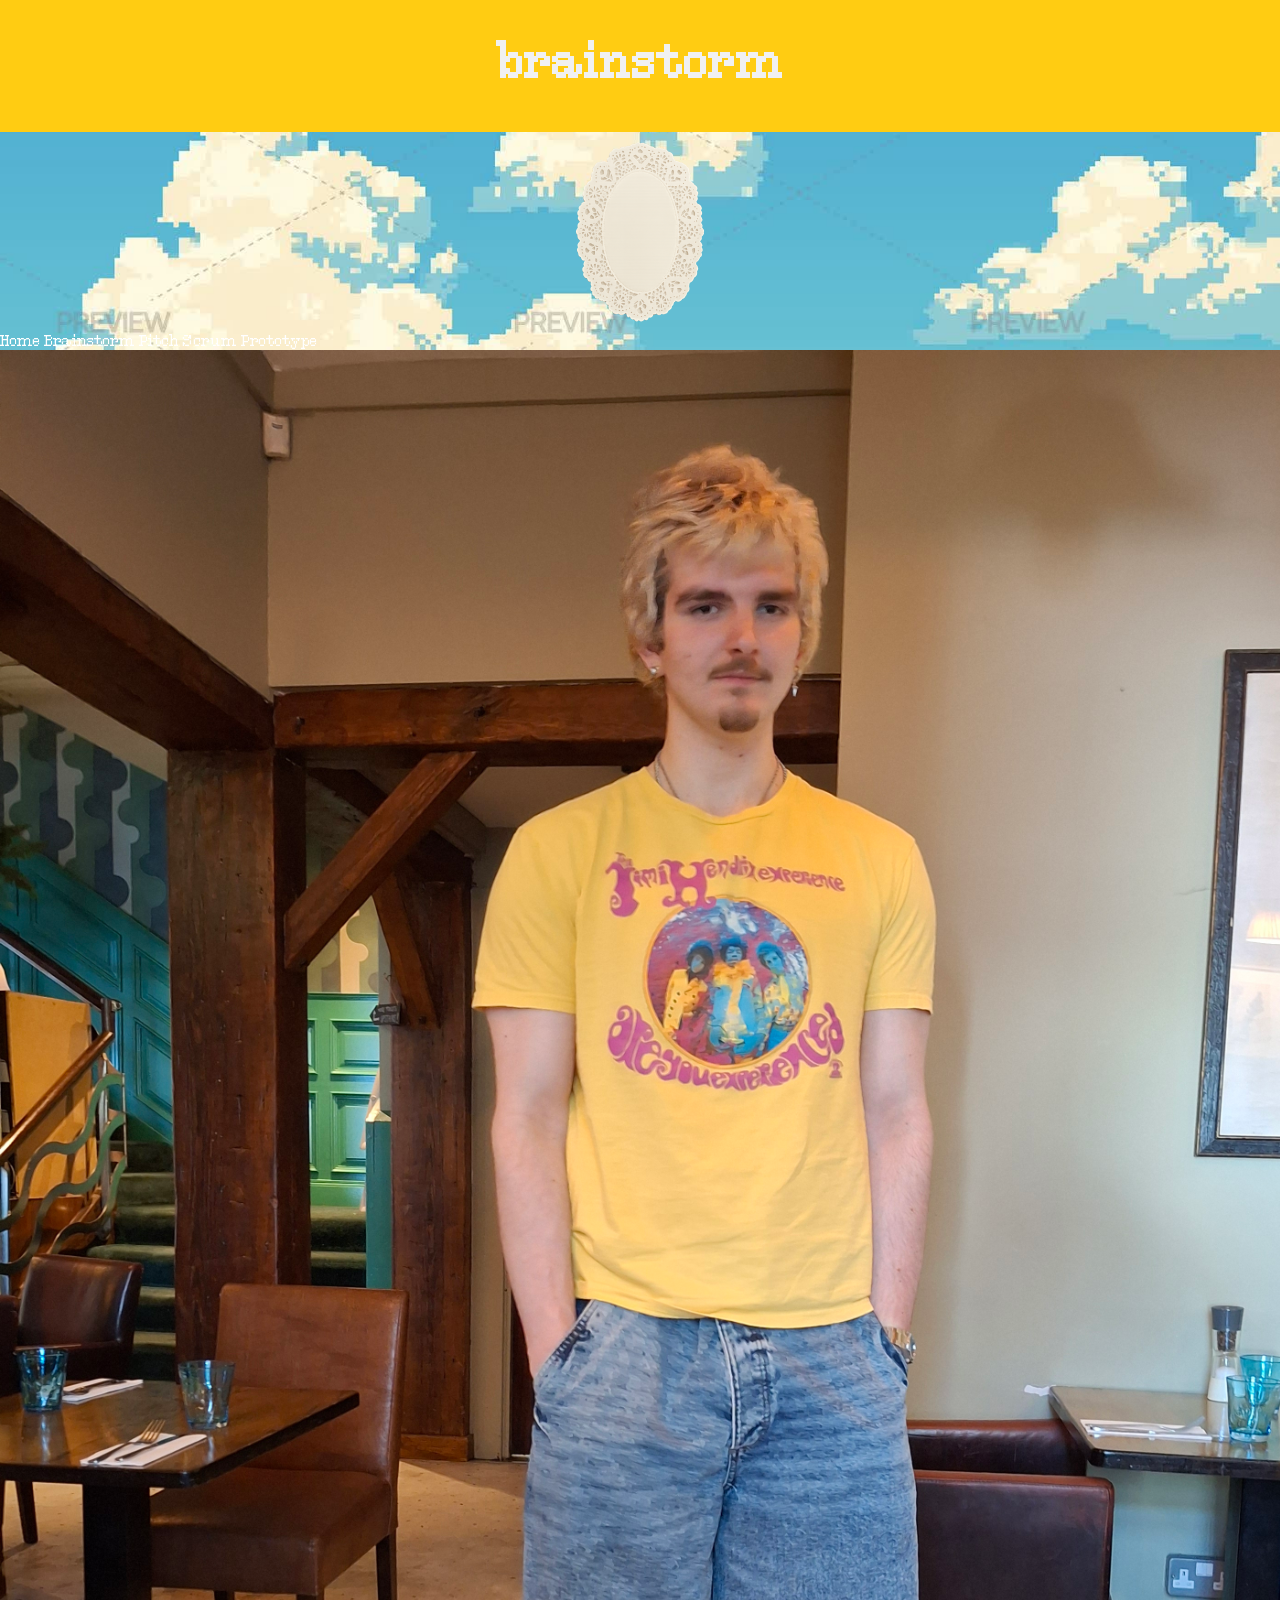
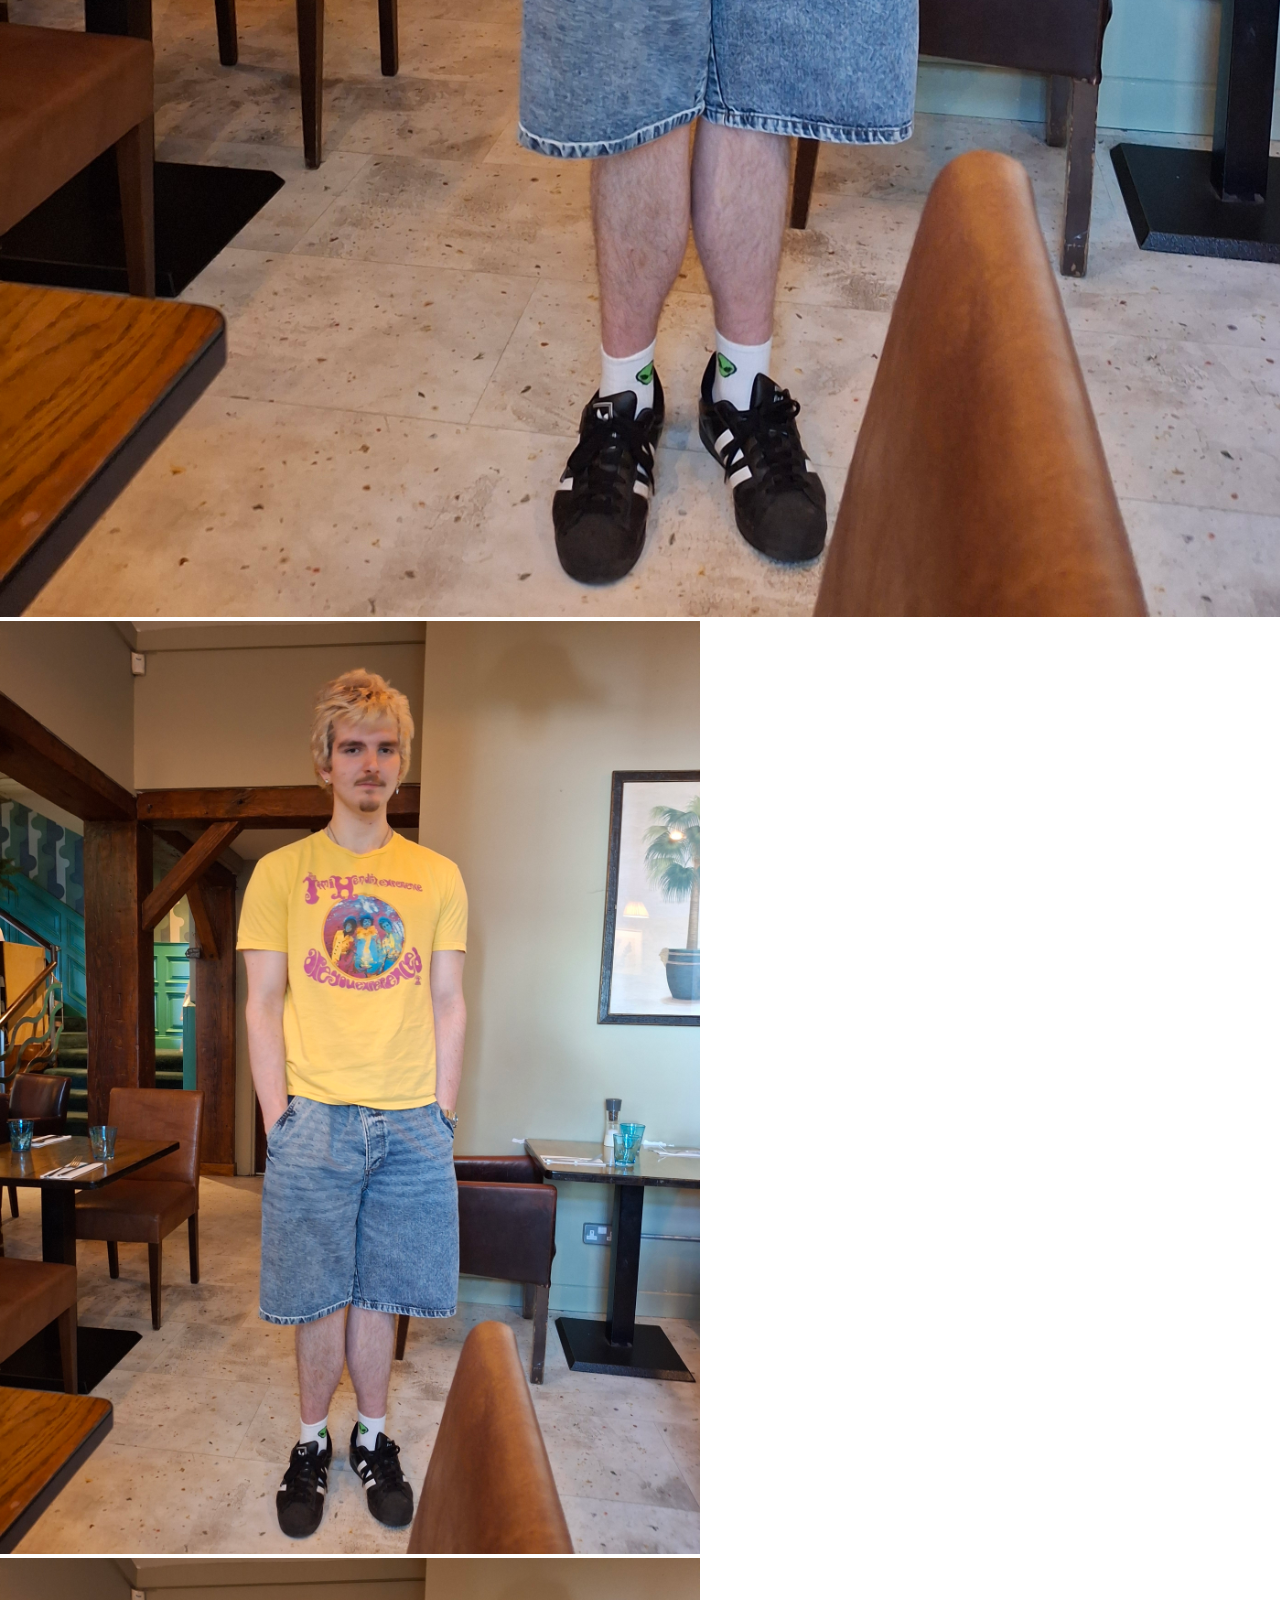
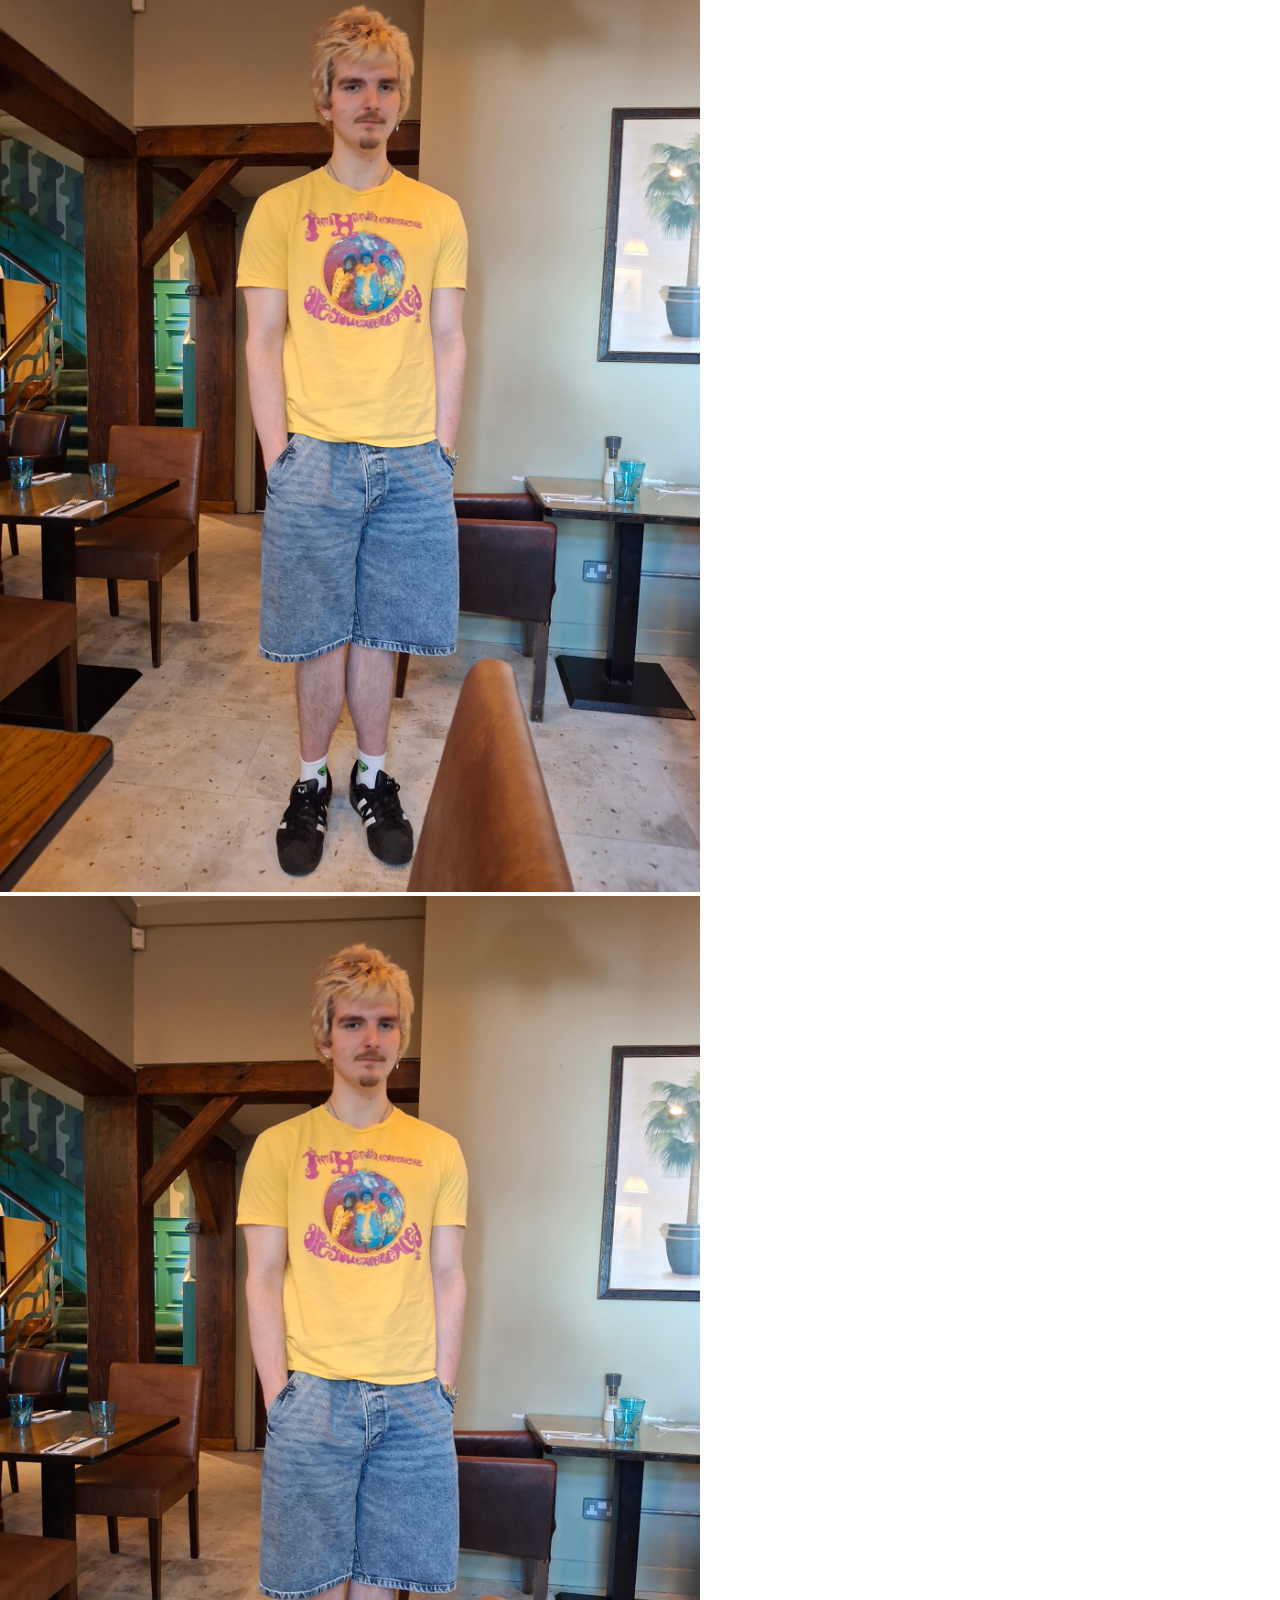
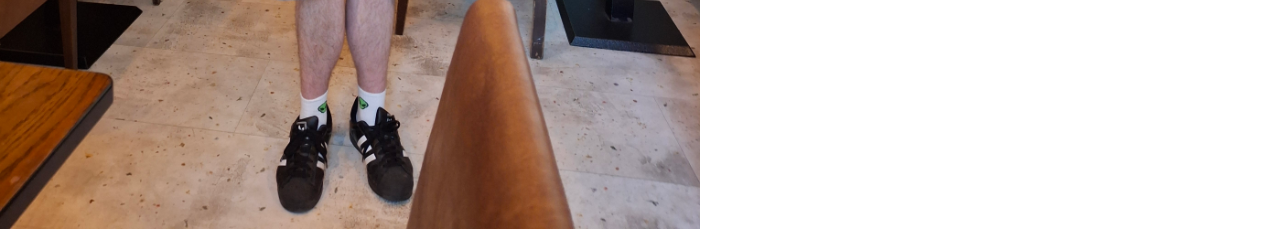
==== brainstorm.html @ a3458ae0 "first push" ====
<!DOCTYPE html>
<html lang="en">
<head>
    <meta charset="UTF-8">
    <meta name="viewport" content="width=device-width, initial-scale=1.0">
    <link rel ="stylesheet" href="css/style.css">
    <div class="header">
        <h1>brainstorm</h1>
    </div>
</head>
<body>

    <div class="sidenav">
        <div class="navimg">
            <img src="images/navpic.jpg" alt="navpic" width="200px" height="200px">
        </div>
        <a id="linkbox" href="index.html">Home</a>
        <a id="linkbox" href="brainstorm.html">Brainstorm</a>
        <a id="linkbox" href="pitch.html">Pitch</a>
        <a id="linkbox" href="scrum.html">Scrum</a>
        <a id="linkbox" href="prototype.html">Prototype</a>
    </div>

    <main>
        <img src="../images/eep.jpg" alt="ew" width="1400px">
        <img src="../images/eep.jpg" alt="ew" width="700px">
        <img src="../images/eep.jpg" alt="ew" width="700px">
        <img src="../images/eep.jpg" alt="ew" width="700px">
    </main>

<footer>

</footer>

</body>
</html>
---- css/style.css ----
html, body {
  margin: 0;
  padding: 0;
}

@font-face {
  font-family: 'Reindeer Modern';
  src: url('../fonts/reindeer-modern.ttf') format('truetype');
}

body {
    background-image: url(../images/poop.jpg);
    background-repeat: no-repeat;
    background-size: cover;
    background-attachment: fixed;
    height: 531px;
    display: flex;
    flex-direction: column;
    flex-grow: 1;
}

dl#menu {
  display: flex;
  justify-content: space-evenly;
  align-items: center;
  margin-left: 300px;
  margin-right: 300px;
  padding: 15px;
  background-color:rgb(255, 136, 0);
}

dt{
    display: block;
    justify-content: space-around;
    align-items:center;
    font-size: 40px;
    padding: 20px;
    text-decoration: none;
}

a:link {
  color: #ffffff;
  font-family: 'Reindeer Modern';
  text-align: center;
  text-decoration: none;
}

a:visited {
  color: #ffffff;
  font-family: 'Reindeer Modern';
  text-align: center;
  text-decoration: none;
}

a:hover {
  color: #ffffff;
  font-family: 'Reindeer Modern';
  text-align: center;
  text-decoration: none;
}

a:active {
  color: #ffebc5;
  font-family: 'Reindeer Modern';
  text-align: center;
  text-decoration: none;
  font-weight: bold;
  background-color: #ffcc12;
}

.header {
  position: sticky;
  top: 0;
  padding: 10px 16px;
  background: #ffcc12;
  color: #f1f1f1;
  z-index: 1;
  font-family: 'Reindeer Modern';
}

h1 {
  font-size: xxx-large;
  display: flex;
  justify-content: center;
}

.navimg {
  display: flex;
  justify-content: center;
}
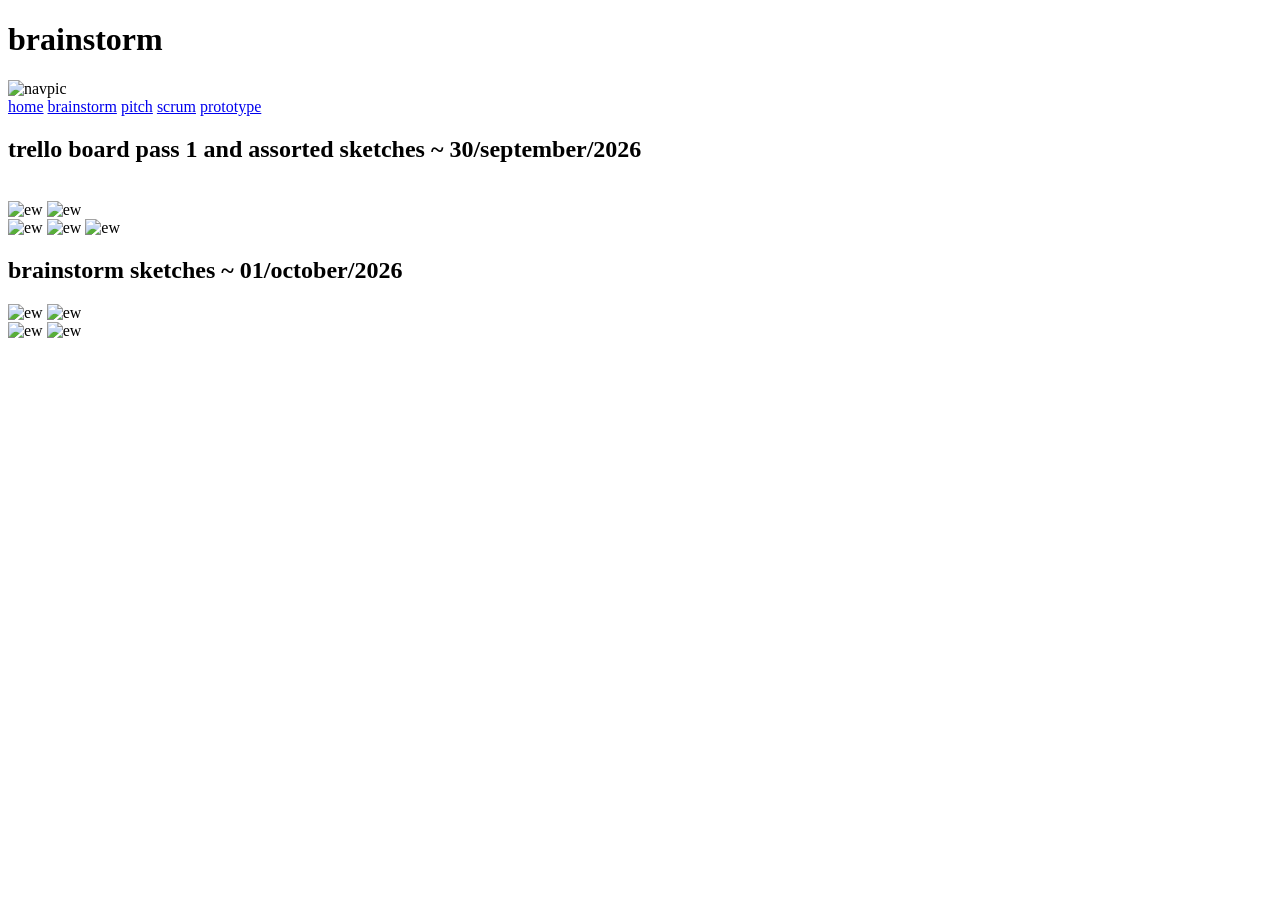
==== commit b4afc684: "First Website Commit" ====
--- a/brainstorm.html
+++ b/brainstorm.html
@@ -12,20 +12,41 @@
 
     <div class="sidenav">
         <div class="navimg">
-            <img src="images/navpic.jpg" alt="navpic" width="200px" height="200px">
+            <img src="images/lace.png" alt="navpic" width="275px">
         </div>
-        <a id="linkbox" href="index.html">Home</a>
-        <a id="linkbox" href="brainstorm.html">Brainstorm</a>
-        <a id="linkbox" href="pitch.html">Pitch</a>
-        <a id="linkbox" href="scrum.html">Scrum</a>
-        <a id="linkbox" href="prototype.html">Prototype</a>
+        <a id="linkbox" href="index.html">home</a>
+        <a id="linkbox" href="brainstorm.html">brainstorm</a>
+        <a id="linkbox" href="pitch.html">pitch</a>
+        <a id="linkbox" href="scrum.html">scrum</a>
+        <a id="linkbox" href="prototype.html">prototype</a>
     </div>
 
     <main>
-        <img src="../images/eep.jpg" alt="ew" width="1400px">
-        <img src="../images/eep.jpg" alt="ew" width="700px">
-        <img src="../images/eep.jpg" alt="ew" width="700px">
-        <img src="../images/eep.jpg" alt="ew" width="700px">
+        <h2>trello board pass 1 and assorted sketches ~ 30/september/2026</h2><br>
+        <div id="images">
+            <div class="smallerimages">
+                <img src="../images/trello.png" alt="ew" width="1500px"> 
+                <img src="../images/brainstormpage1.jpg" alt="ew" width="1500px">
+            </div>
+            <div class="smallerimages">
+                <img src="../images/jlinsketch1.jpg" alt="ew" width="730px">
+                <img src="../images/jlinsketch2.jpg" alt="ew" width="730px">
+                <img src="../images/timersketch.jpg" alt="ew" width="730px">
+            </div>
+        </div>
+
+        <h2>brainstorm sketches ~ 01/october/2026</h2>
+        <div id="images">
+            <div class="smallerimages">
+                <img src="../images/neighbour2.jpg" alt="ew" width="1520px"> 
+                <img src="../images/neighbour1.jpg" alt="ew" width="730px">
+
+            </div>
+            <div class="smallerimages">
+                <img src="../images/lilvampire.jpg" alt="ew" width="730px">
+                <img src="../images/jlinsketch3.jpg" alt="ew" width="730px">
+            </div>
+        </div>
     </main>
 
 <footer>
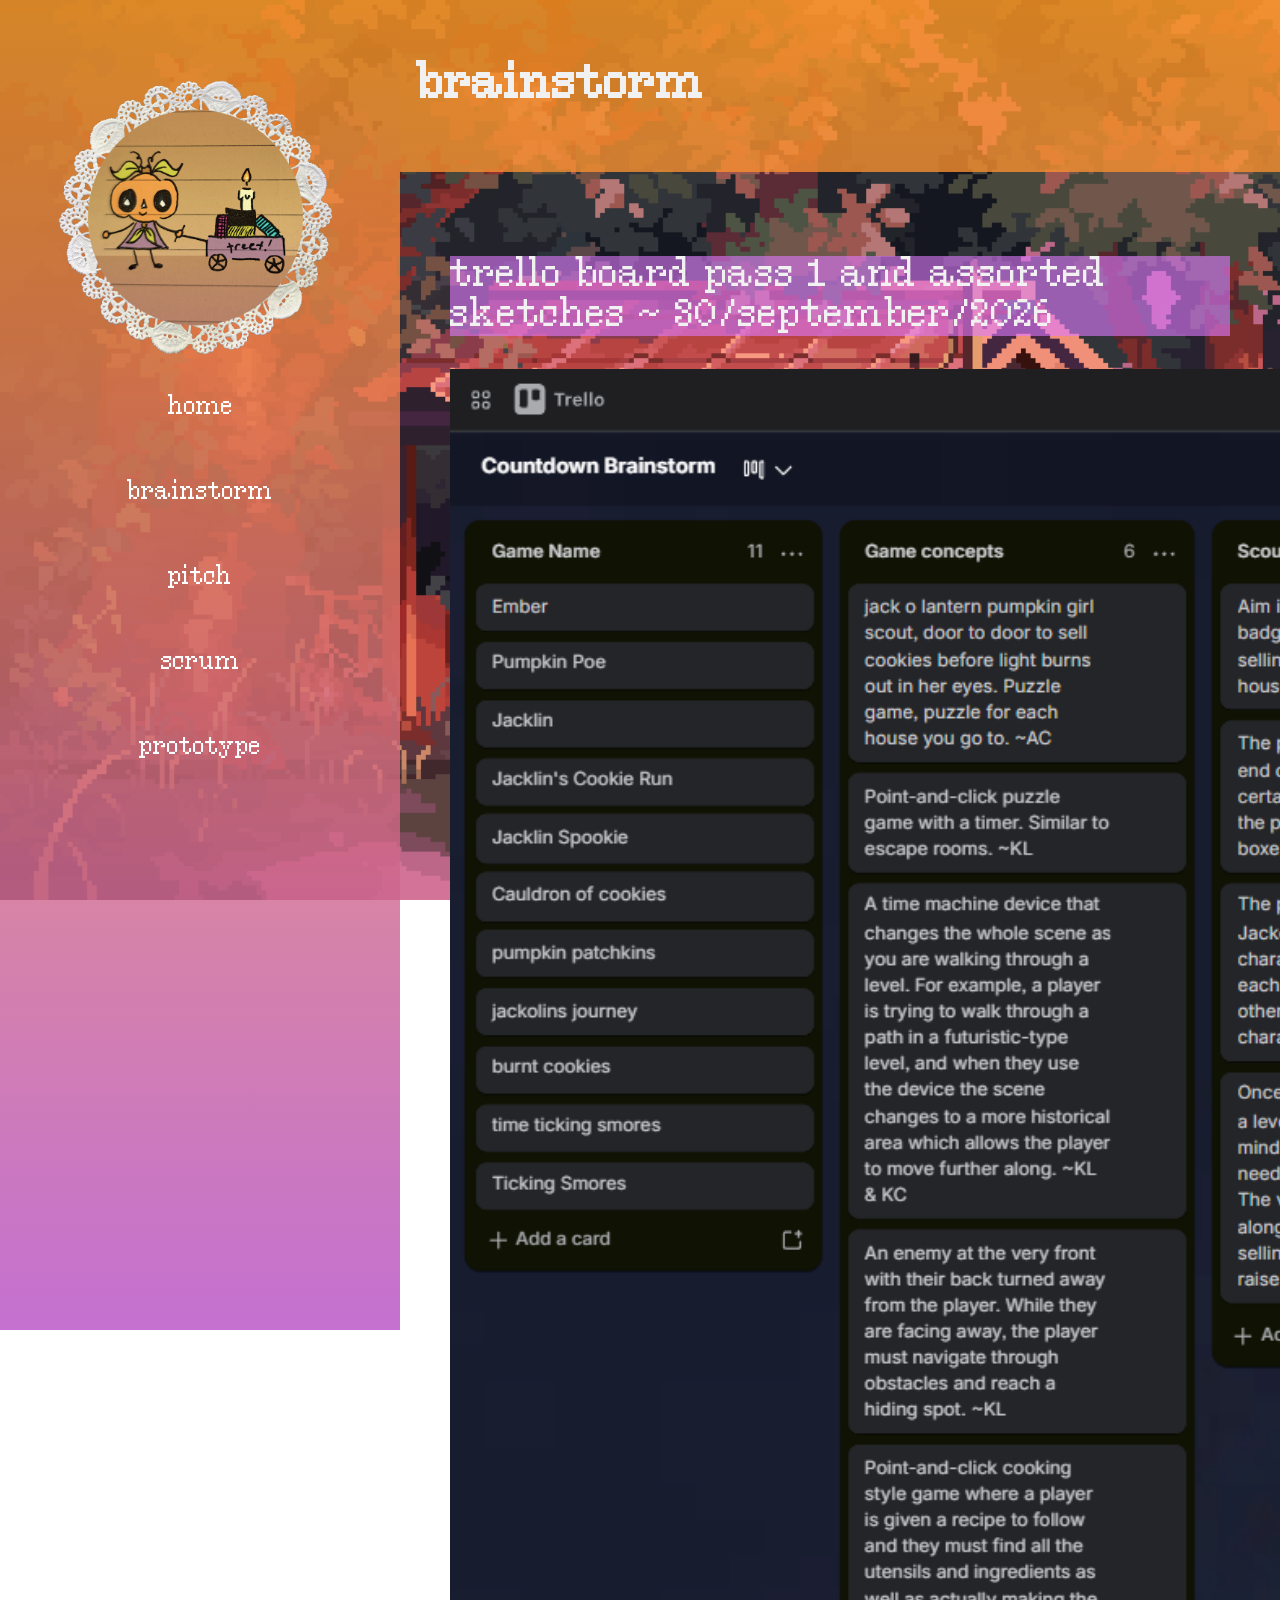
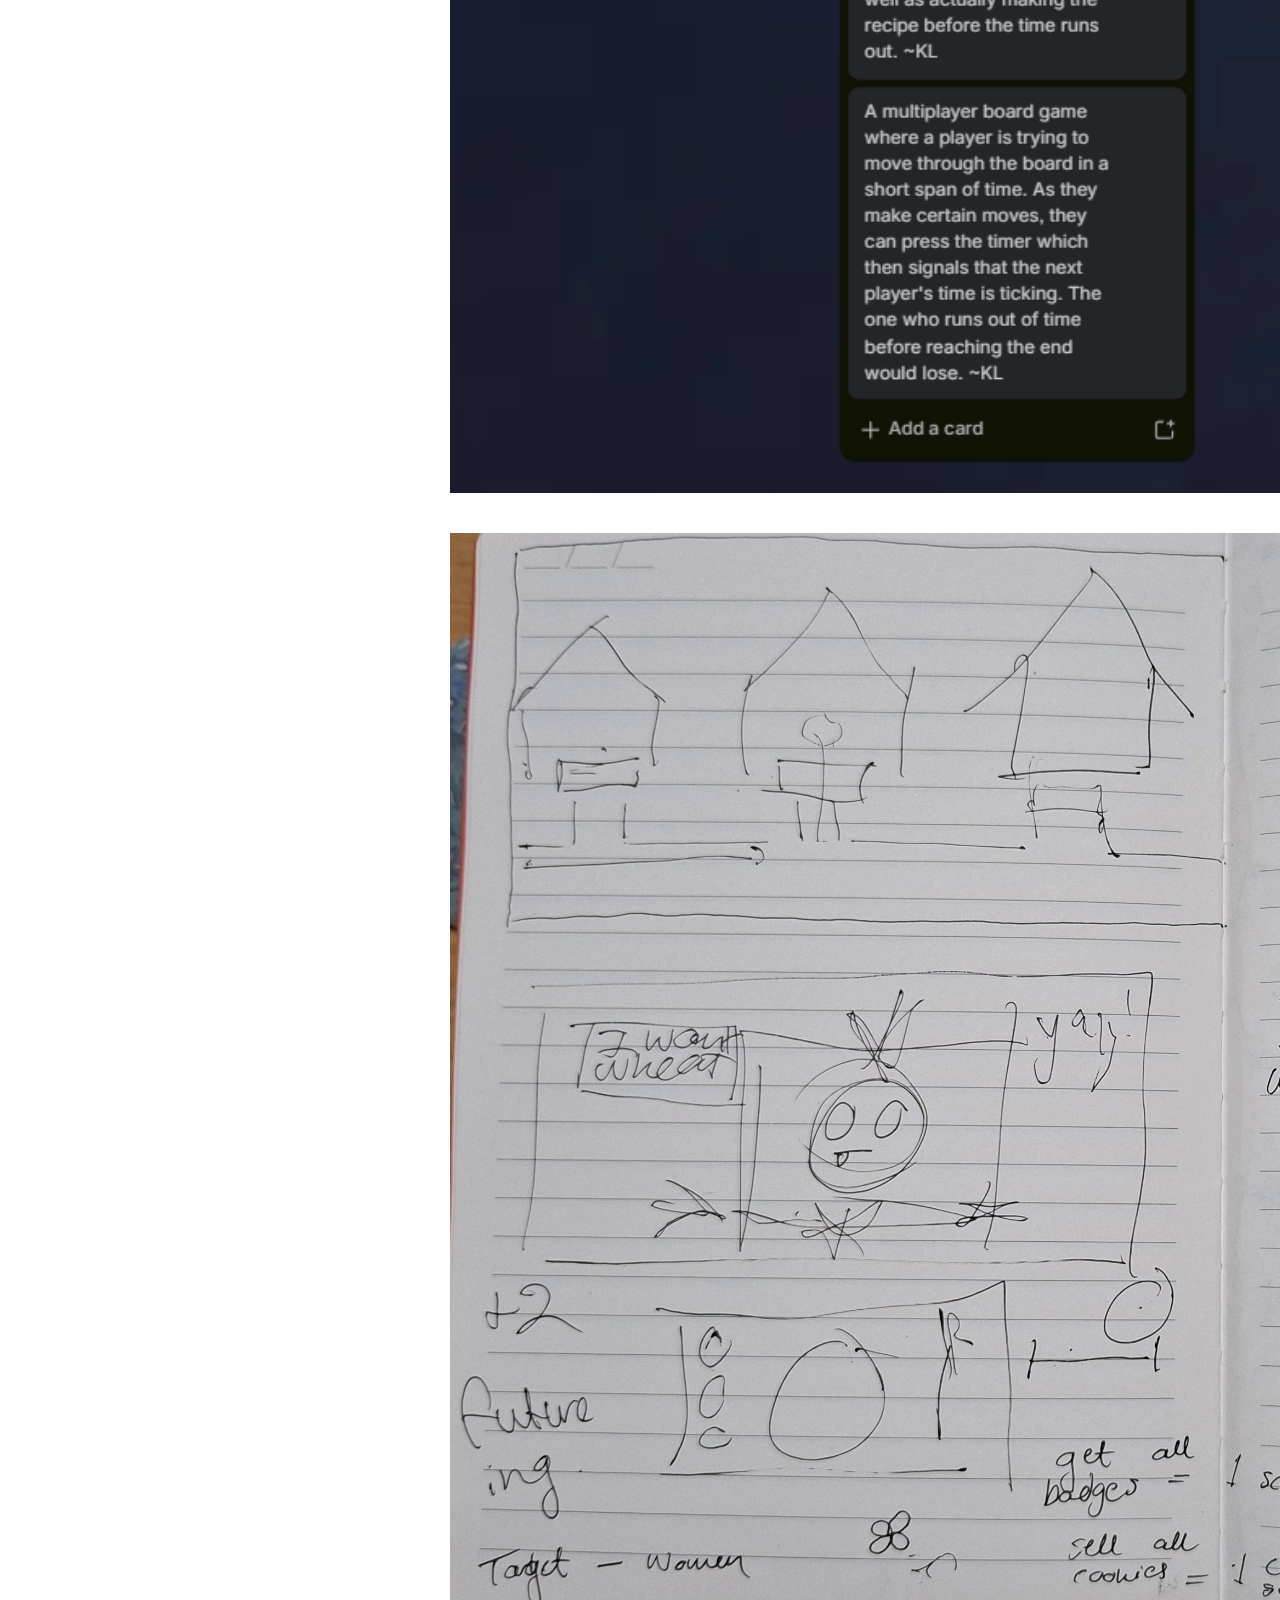
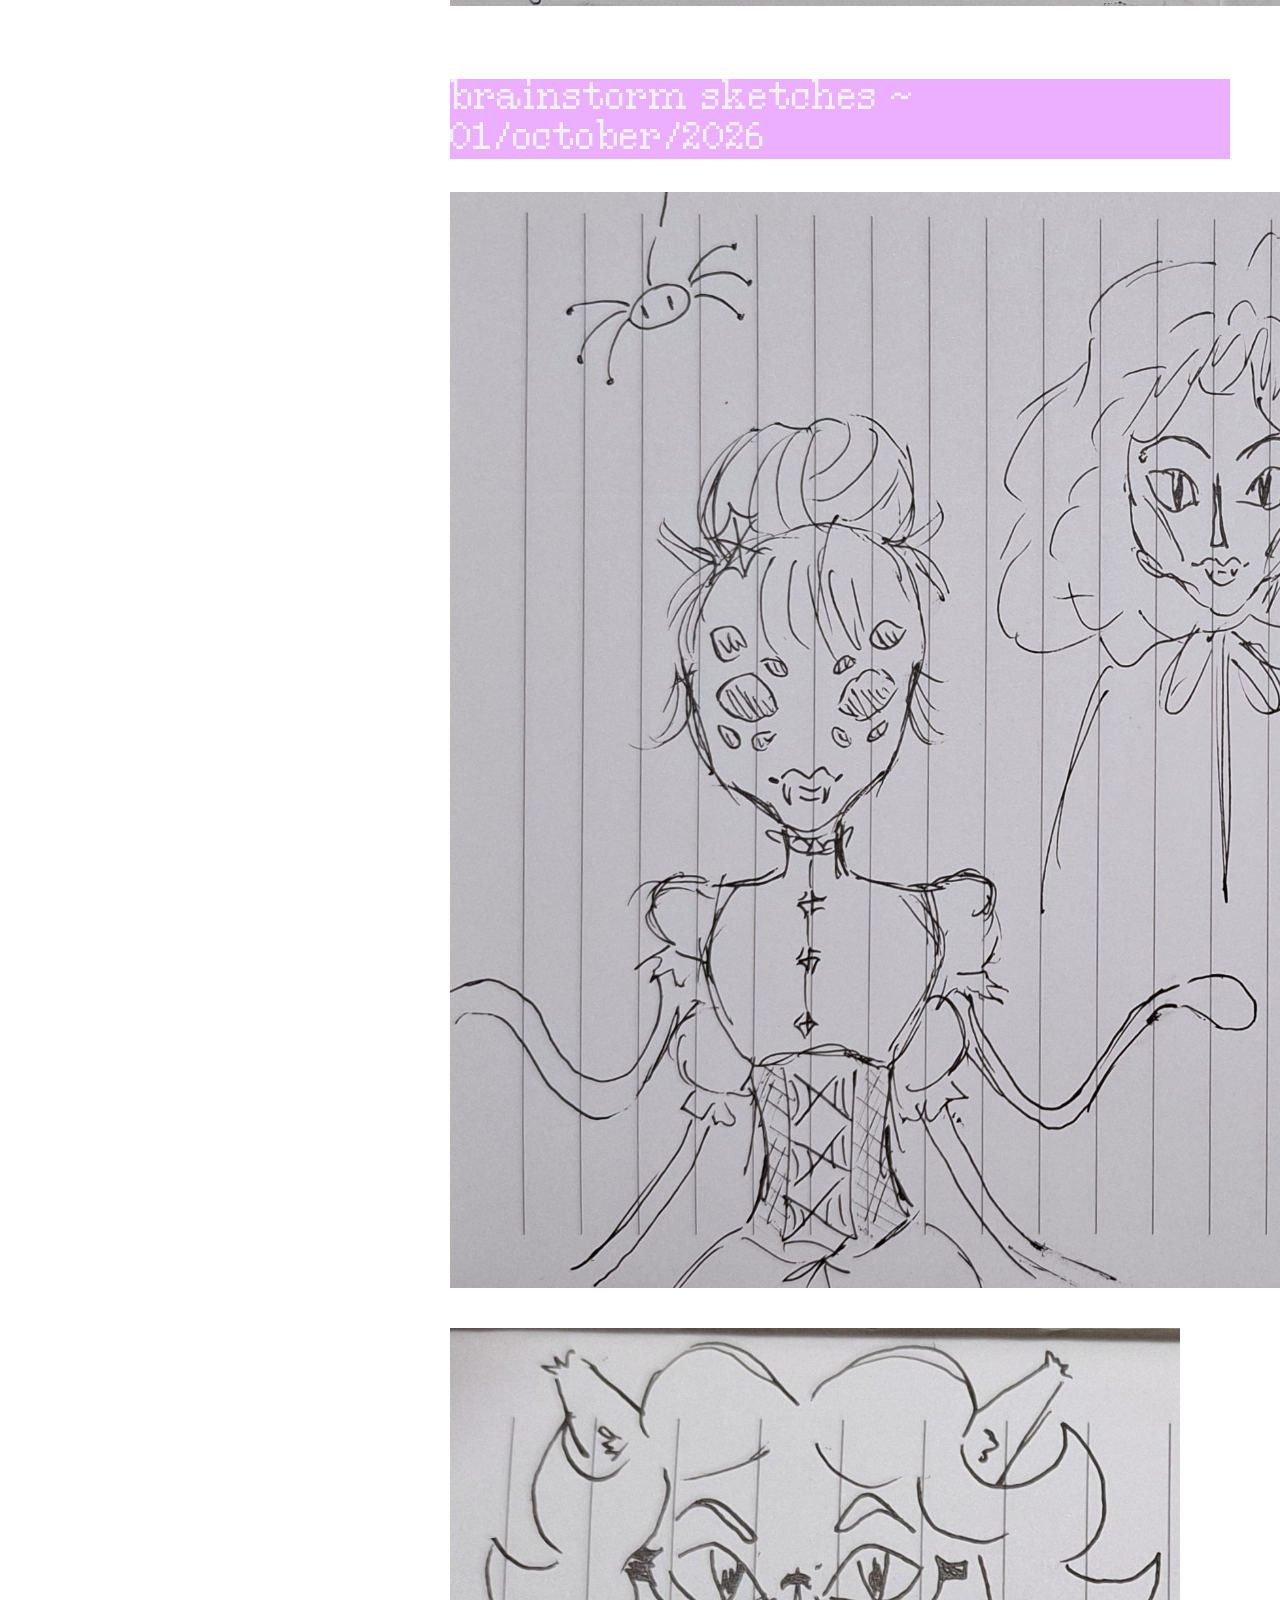
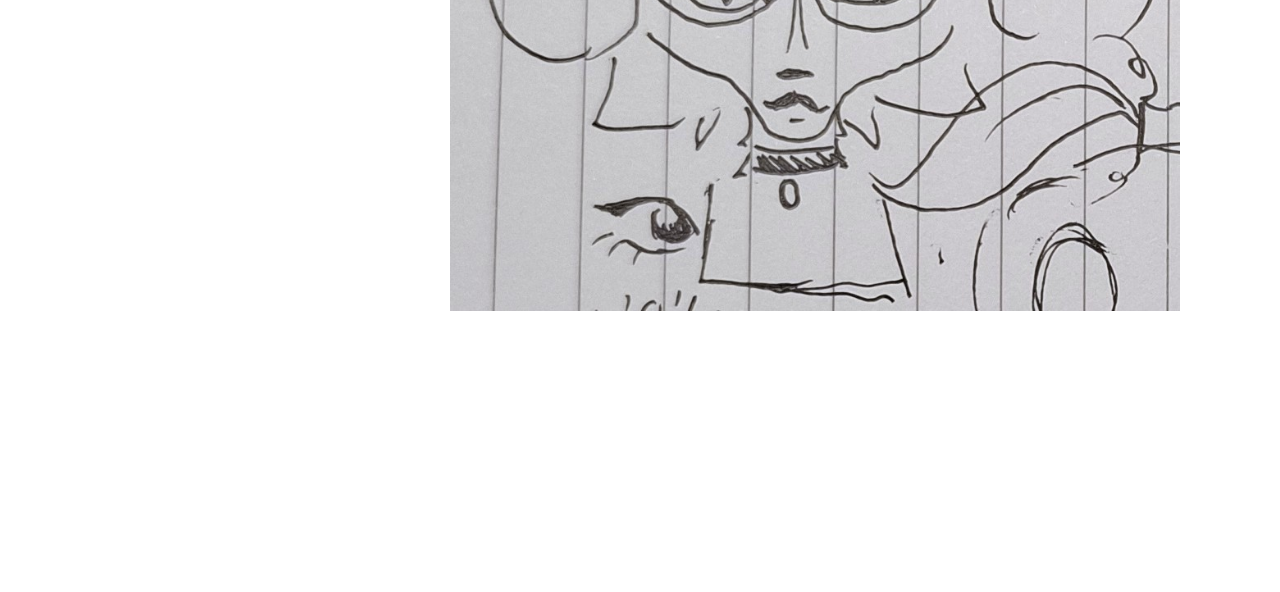
==== commit da9fc0c7: "Add files via upload" ====
--- a/brainstorm.html
+++ b/brainstorm.html
@@ -12,7 +12,7 @@
 
     <div class="sidenav">
         <div class="navimg">
-            <img src="images/lace.png" alt="navpic" width="275px">
+            <img src="./images/lace.png" alt="navpic" width="275px">
         </div>
         <a id="linkbox" href="index.html">home</a>
         <a id="linkbox" href="brainstorm.html">brainstorm</a>
--- a/css/style.css
+++ b/css/style.css
@@ -0,0 +1,199 @@
+html, body {
+  margin: 0;
+  padding: 0;
+}
+
+@font-face {
+  font-family: 'Reindeer Modern';
+  src: url('../fonts/reindeer-modern.ttf') format('truetype');
+}
+
+body {
+    background-image: url(../images/background.gif);
+    background-repeat: fixed;
+    background-size: cover;
+    background-attachment:fixed;
+    display: flex;
+    flex-direction: column;
+    flex-grow: 1;
+    height: 513px;
+}
+
+main {
+  padding-left: 450px;
+  padding-top: 50px;
+  padding-right: 50px;
+}
+
+.sidenav {
+  height: 1250px;
+  width: 400px;
+  position: fixed;
+  z-index: 10;
+  top: 0;
+  left: 0;
+  background-image: linear-gradient(to bottom, rgba(255 ,151, 32, 0.8), rgba(181, 77, 197, 0.8));
+  overflow-x: hidden;
+  padding-top: 80px;
+  display: flex;
+  flex-direction: column;
+}
+
+.sidenav a {
+  padding-bottom: 60px;
+  text-decoration: none;
+  font-size: 25px;
+  color: #ffffff;
+  display: flex;
+  flex-direction: column;
+  align-items: center;
+  justify-content: left;
+  font-family: 'Reindeer Modern', serif;
+}
+
+a:link {
+  color: #ffffff;
+  font-family: 'Reindeer Modern';
+  text-align: center;
+  text-decoration: none;
+}
+
+a:visited {
+  color: #ffffff;
+  font-family: 'Reindeer Modern';
+  text-align: center;
+  text-decoration: none;
+}
+
+a:hover {
+  color: #ffffff;
+  font-family: 'Reindeer Modern';
+  text-align: center;
+  text-decoration: none;
+}
+
+a:active {
+  color: #ffebc5;
+  font-family: 'Reindeer Modern';
+  text-align: center;
+  text-decoration: none;
+  font-weight: bold;
+}
+
+.sidenav a:hover {
+  color: #fff7cf;
+}
+
+.main {
+  margin-left: 600px; 
+  display: flex;
+}
+
+.header {
+  position: sticky;
+  top: 0;
+  padding: 30px 16px;
+  margin-left: 400px;
+  background-image: linear-gradient(to bottom, rgba(255, 151, 32, 0.8 ), rgba(247, 143, 48, 0.8));
+  color: #f1f1f1;
+  z-index: 1;
+  font-family: 'Reindeer Modern';
+}
+
+h1 {
+  font-size: xxx-large;
+  font-family: 'Reindeer Modern';
+  color: #f1f1f1;
+}
+
+h2 {
+  font-size: 40px;
+  font-family: 'Reindeer Modern';
+  color: #f1f1f1;
+  font-weight: normal;
+  background-color: rgba(224, 123, 255, 0.6);
+  display: inline-block;
+}
+
+.navimg {
+  display: flex;
+  justify-content: center;
+  padding-left: 30px ;
+}
+
+img {
+  padding-right: 40px;
+  padding-bottom: 40px;
+  vertical-align: text-top;
+}
+
+#images {
+  display: flex;
+}
+
+.smallerimages {
+  display: flex;
+  flex-direction: column;
+}
+
+p {
+  font-size: 40px;
+  font-family: 'Reindeer Modern';
+  color: #f1f1f1;
+  font-weight: normal;
+  background-color: rgba(224, 123, 255, 0.6);
+  display: inline-block;
+  justify-content: center;
+}
+
+main.index {
+  padding-left: 50px;
+  padding-top: 50px;
+  padding-right: 50px;
+}
+
+#title {
+  display: flex;
+  justify-content: space-evenly;
+  align-items: center;
+}
+
+.indexheader {
+  position: sticky;
+  top: 0;
+  padding: 30px 16px;
+  background-image: radial-gradient(circle, rgba(255, 151, 32, 0.8 )10%, rgba(197, 48, 247, 0.8)90%);
+  color: #f1f1f1;
+  z-index: 1;
+  font-family: 'Reindeer Modern';
+  display: flex;
+  justify-content: center;
+}
+
+dl#menu {
+  display: flex;
+  justify-content: space-evenly;
+  align-items: center;
+  margin-left: 300px;
+  margin-right: 300px;
+  padding: 15px;
+  background-image: radial-gradient(circle, rgb(224, 123, 255, 0.8)10%, rgba(149, 0, 199, 0.8)90%);
+}
+
+dt{
+  display: block;
+  justify-content: space-around;
+  align-items:center;
+  font-size: 40px;
+  padding: 20px;
+  text-decoration: none;
+}
+
+h2.index {
+  display: inline;
+}
+
+div.index {
+  display: flex;
+  justify-content: center;
+}
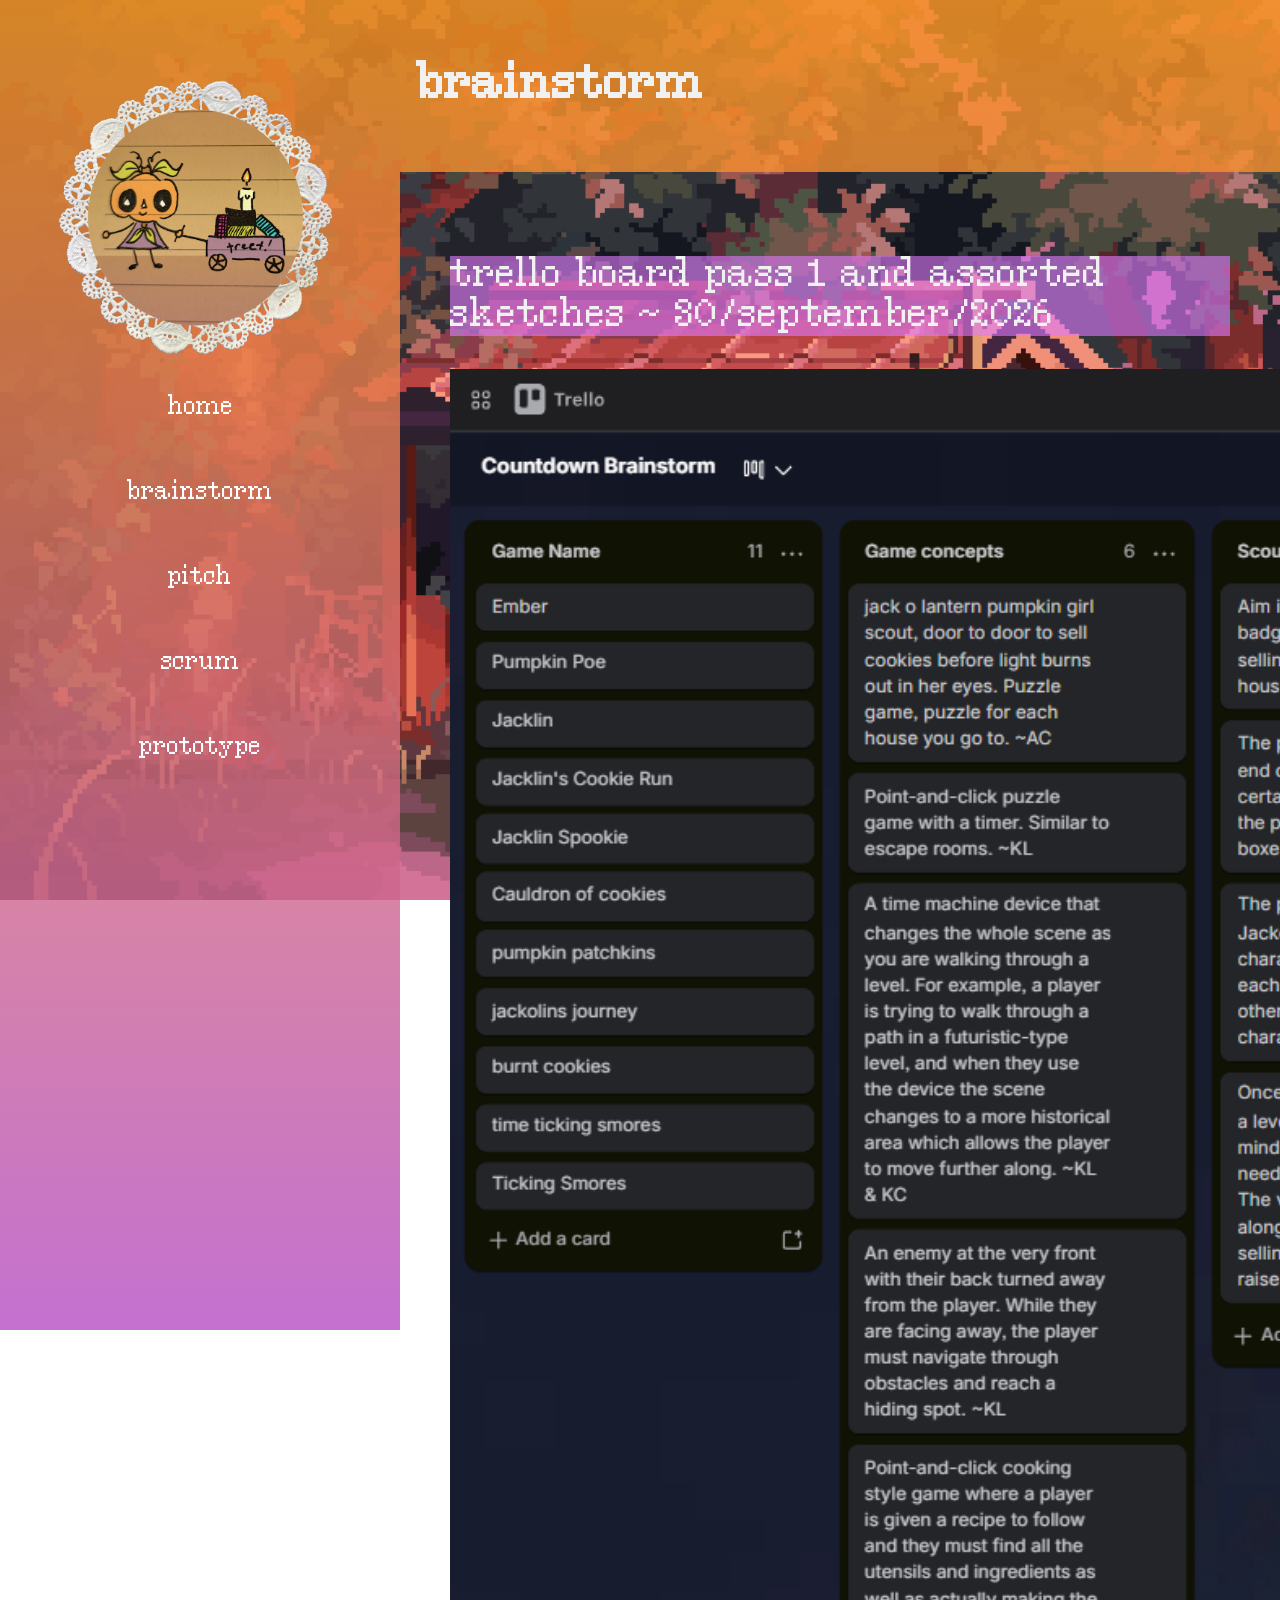
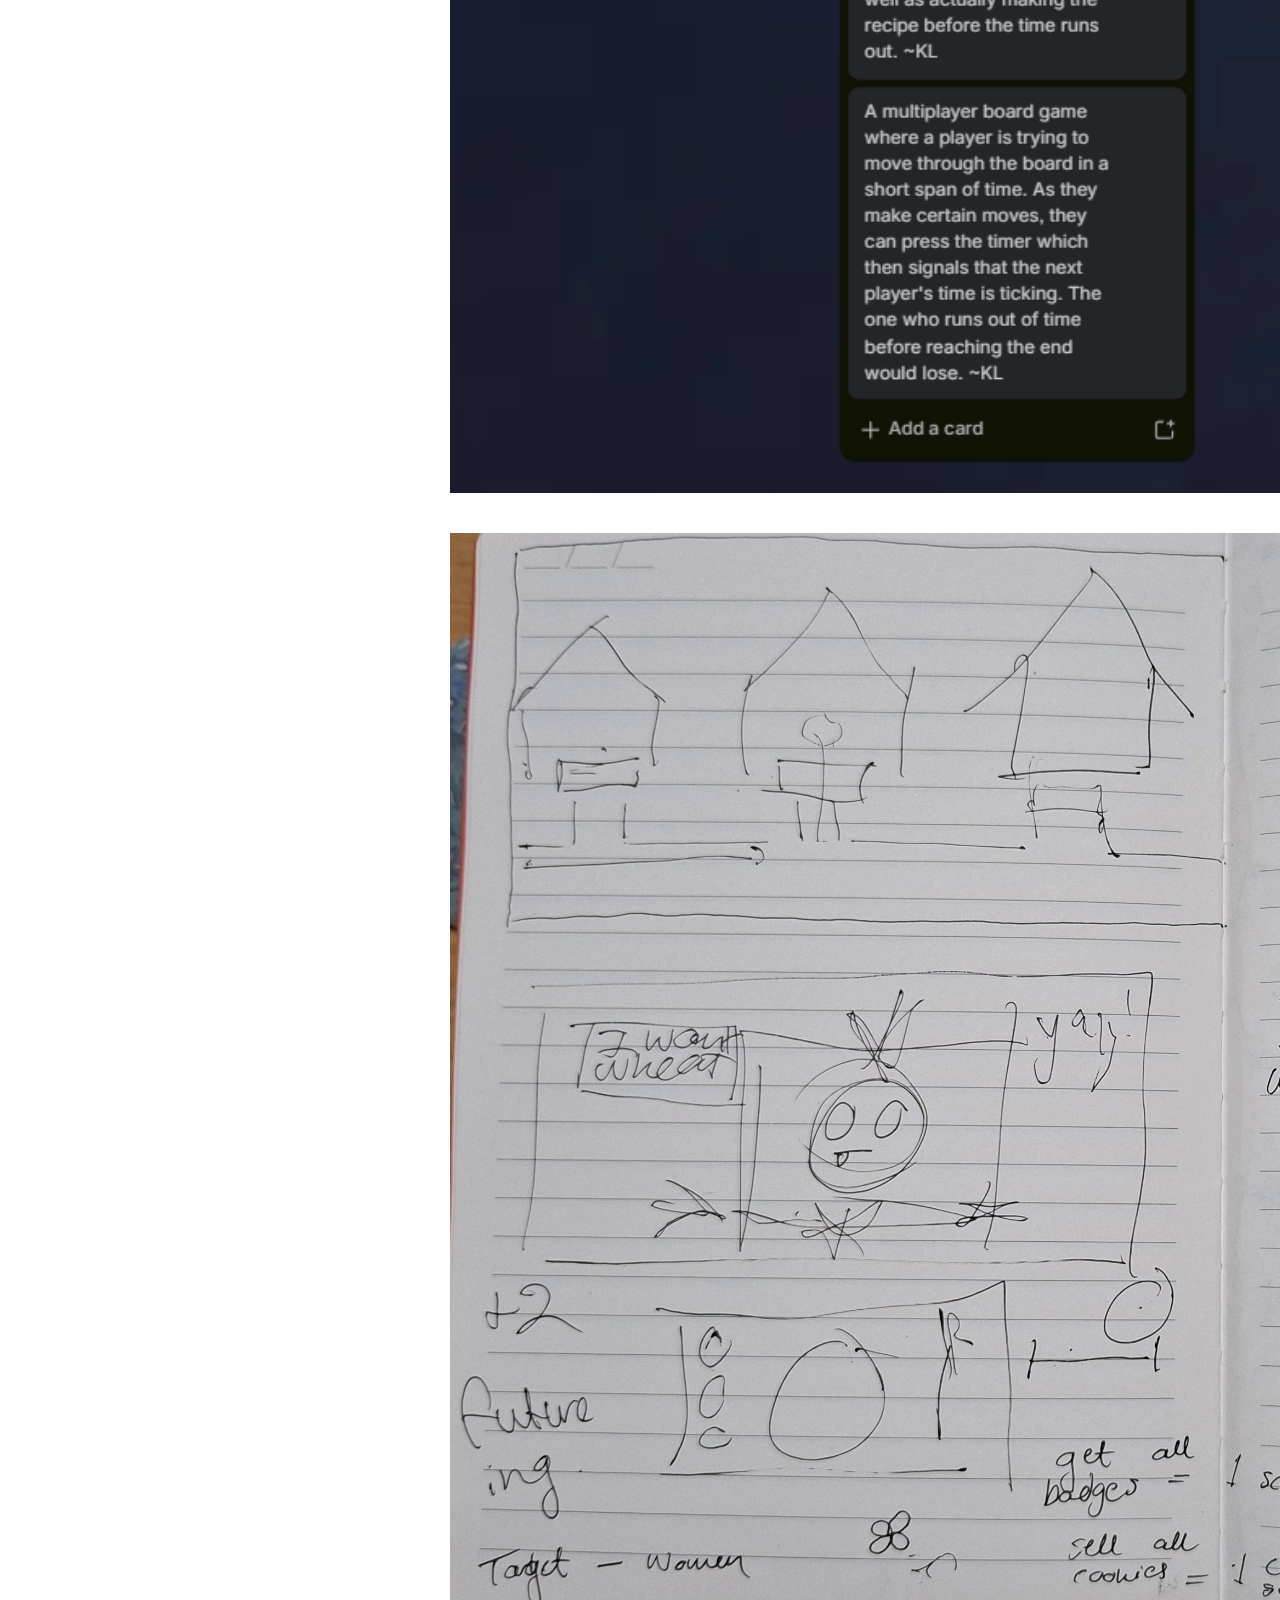
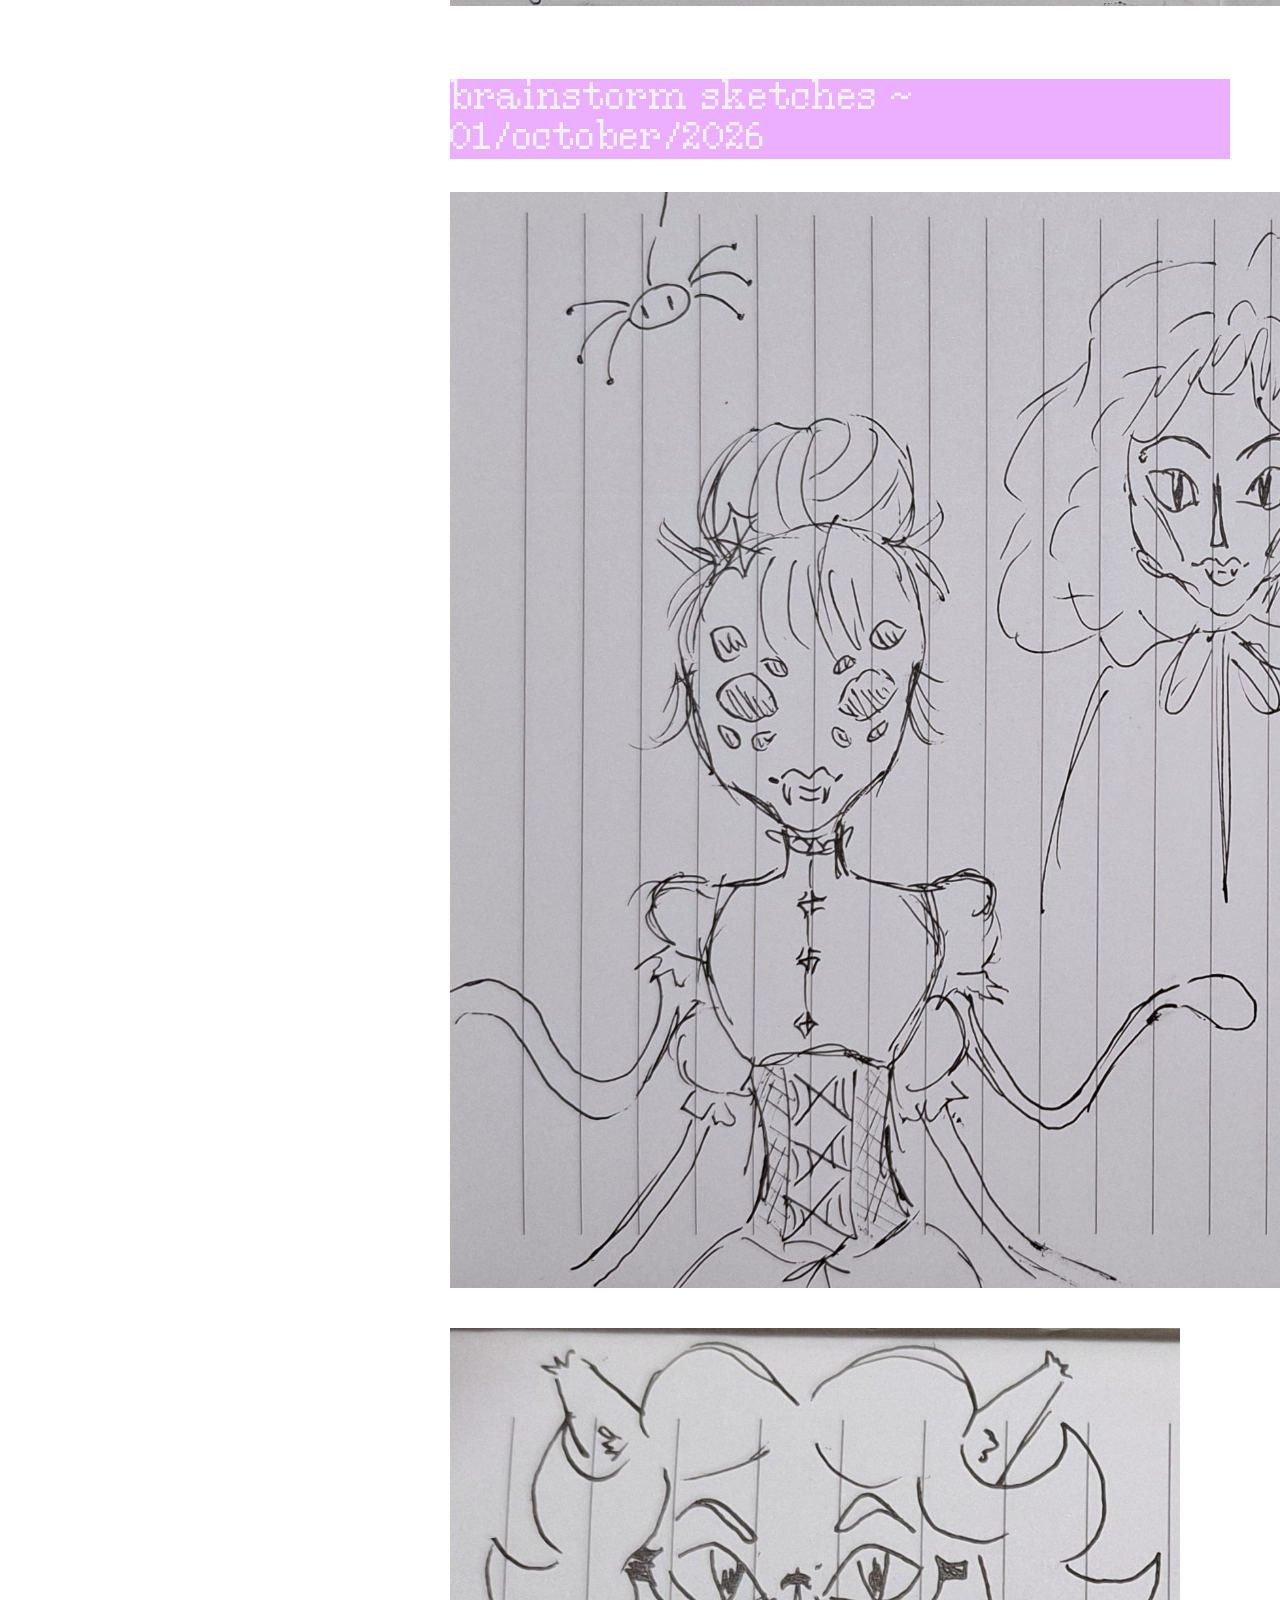
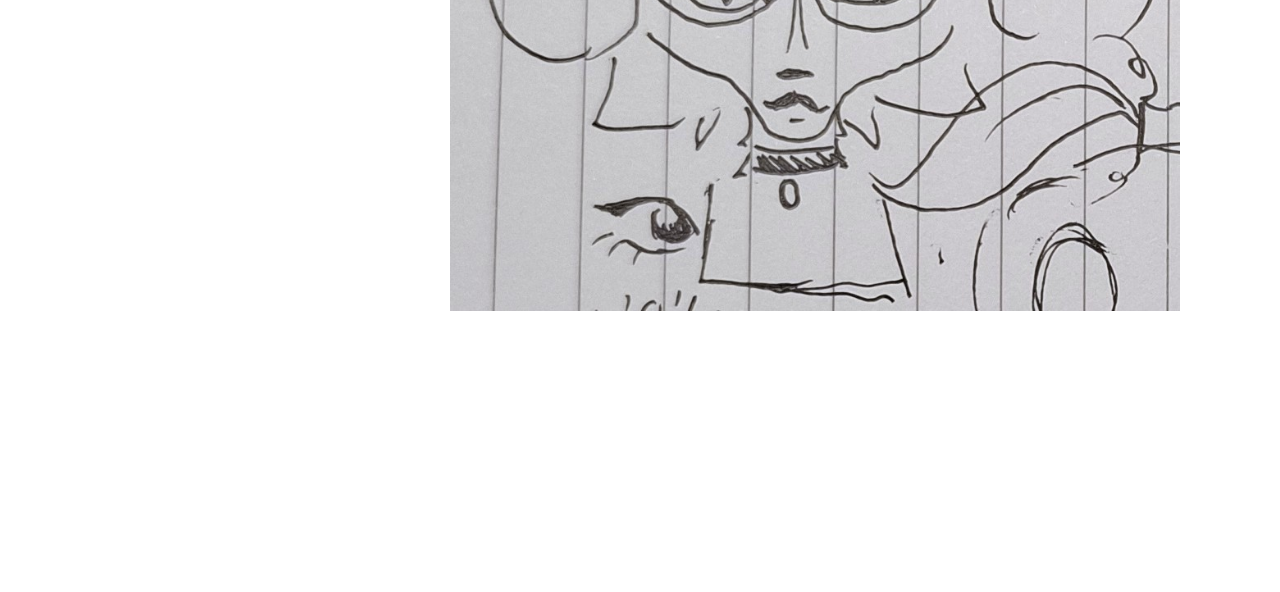
==== commit 77046352: "Add files via upload" ====
--- a/brainstorm.html
+++ b/brainstorm.html
@@ -25,26 +25,26 @@
         <h2>trello board pass 1 and assorted sketches ~ 30/september/2026</h2><br>
         <div id="images">
             <div class="smallerimages">
-                <img src="../images/trello.png" alt="ew" width="1500px"> 
-                <img src="../images/brainstormpage1.jpg" alt="ew" width="1500px">
+                <img src="./images/trello.png" alt="ew" width="1500px"> 
+                <img src="./images/brainstormpage1.jpg" alt="ew" width="1500px">
             </div>
             <div class="smallerimages">
-                <img src="../images/jlinsketch1.jpg" alt="ew" width="730px">
-                <img src="../images/jlinsketch2.jpg" alt="ew" width="730px">
-                <img src="../images/timersketch.jpg" alt="ew" width="730px">
+                <img src="./images/jlinsketch1.jpg" alt="ew" width="730px">
+                <img src="./images/jlinsketch2.jpg" alt="ew" width="730px">
+                <img src="./images/timersketch.jpg" alt="ew" width="730px">
             </div>
         </div>
 
         <h2>brainstorm sketches ~ 01/october/2026</h2>
         <div id="images">
             <div class="smallerimages">
-                <img src="../images/neighbour2.jpg" alt="ew" width="1520px"> 
-                <img src="../images/neighbour1.jpg" alt="ew" width="730px">
+                <img src="./images/neighbour2.jpg" alt="ew" width="1520px"> 
+                <img src="./images/neighbour1.jpg" alt="ew" width="730px">
 
             </div>
             <div class="smallerimages">
-                <img src="../images/lilvampire.jpg" alt="ew" width="730px">
-                <img src="../images/jlinsketch3.jpg" alt="ew" width="730px">
+                <img src="./images/lilvampire.jpg" alt="ew" width="730px">
+                <img src="./images/jlinsketch3.jpg" alt="ew" width="730px">
             </div>
         </div>
     </main>
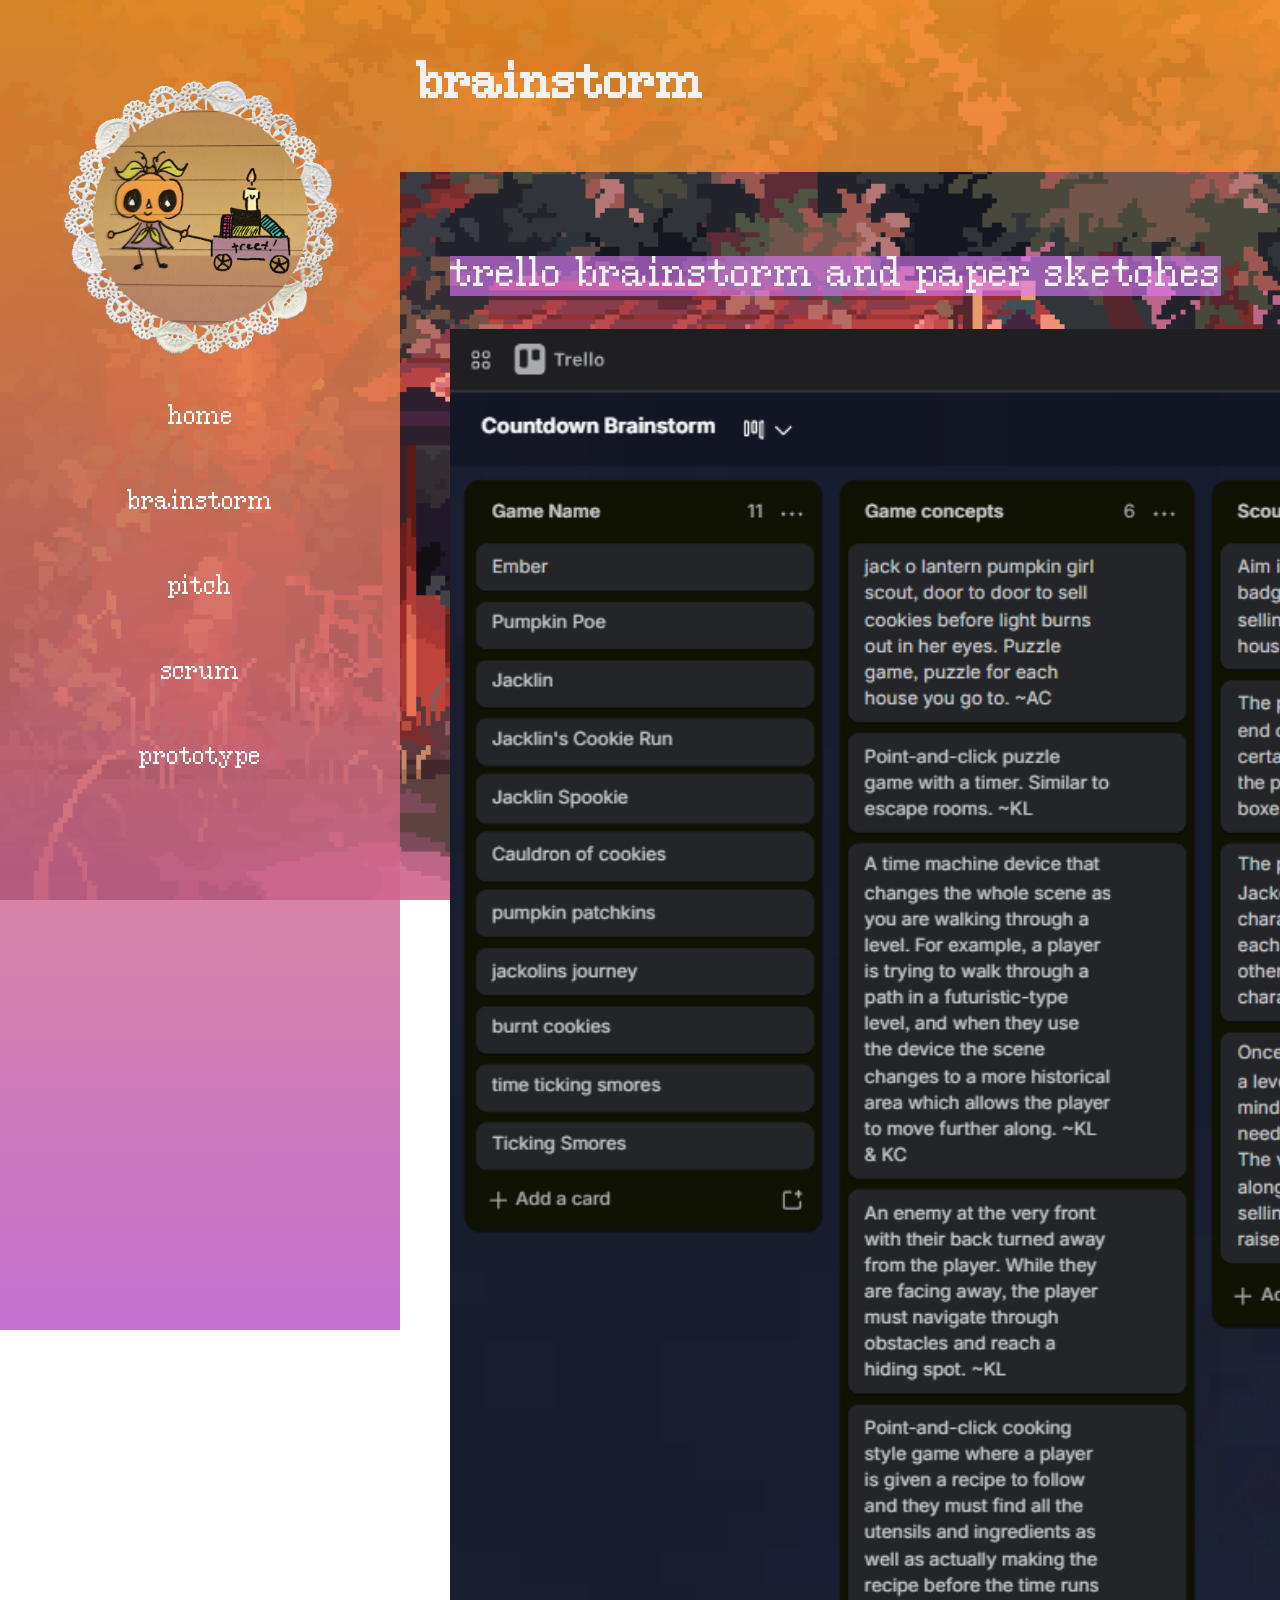
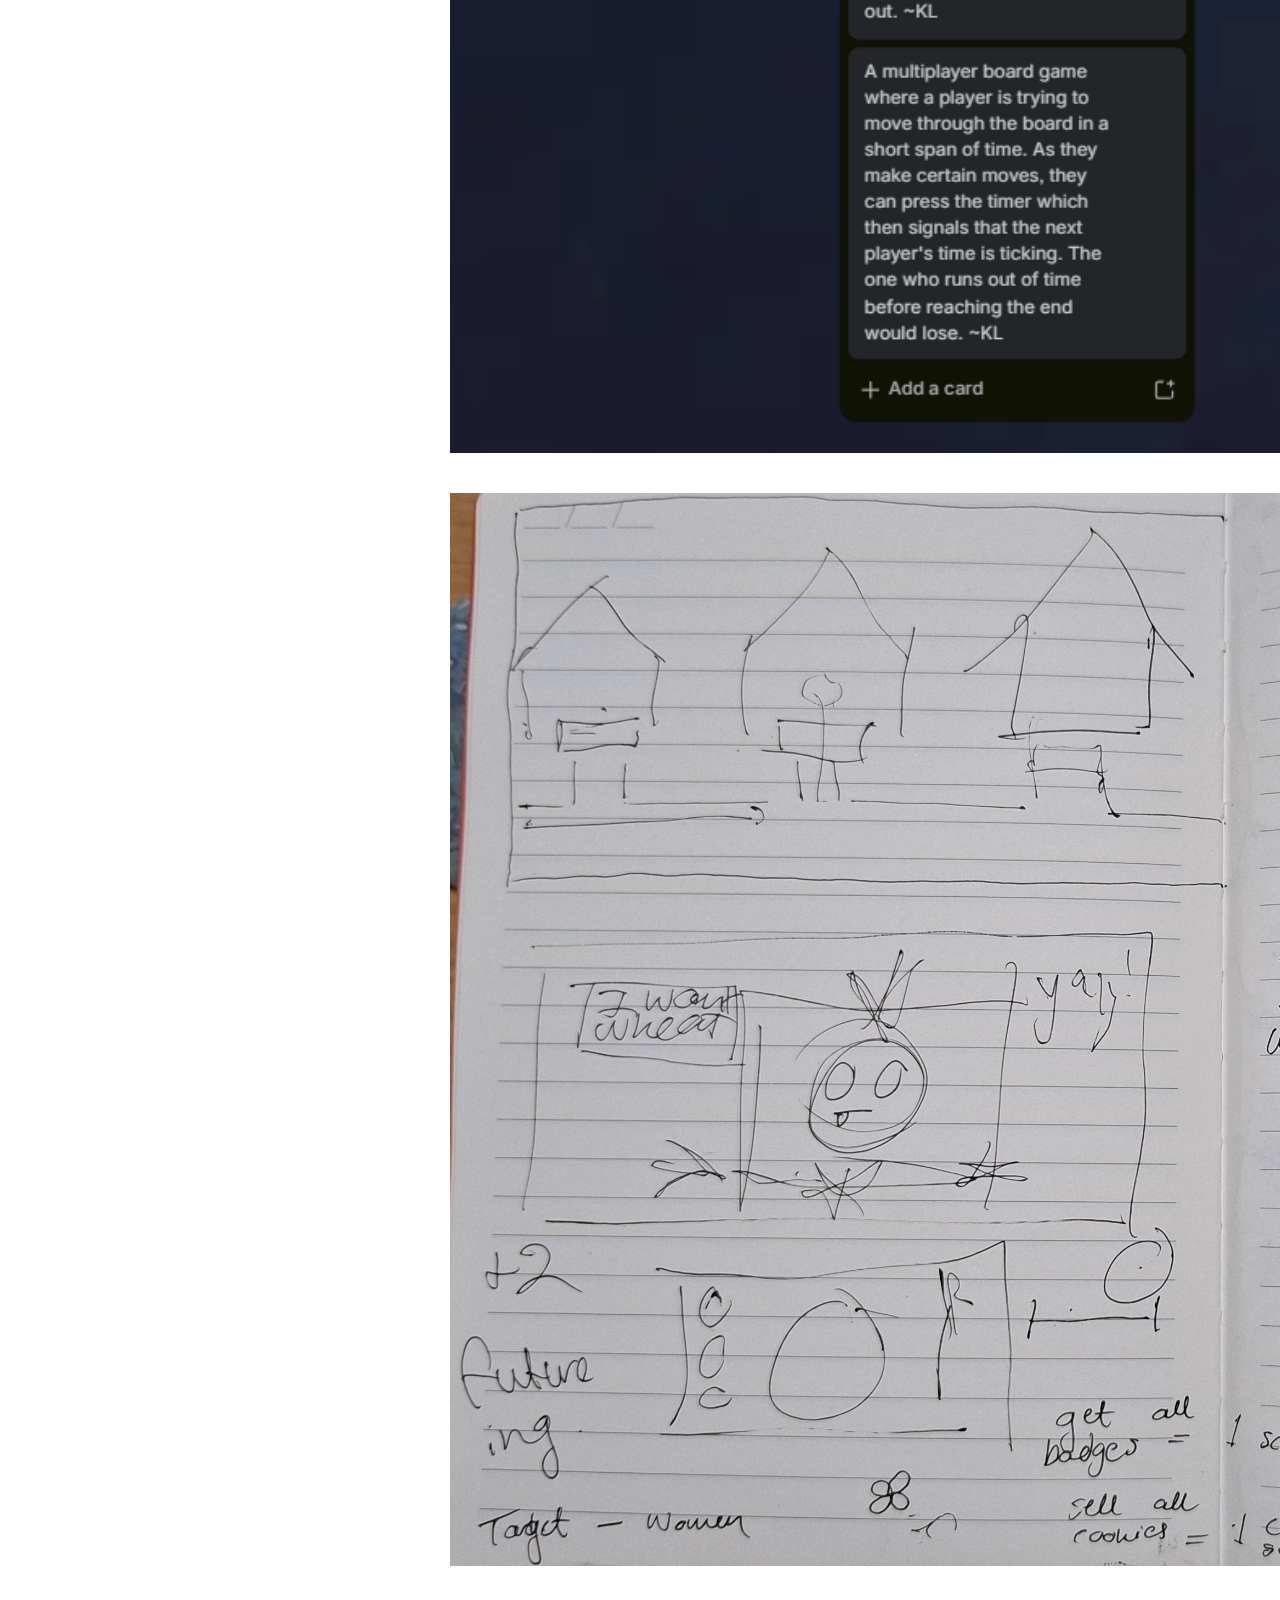
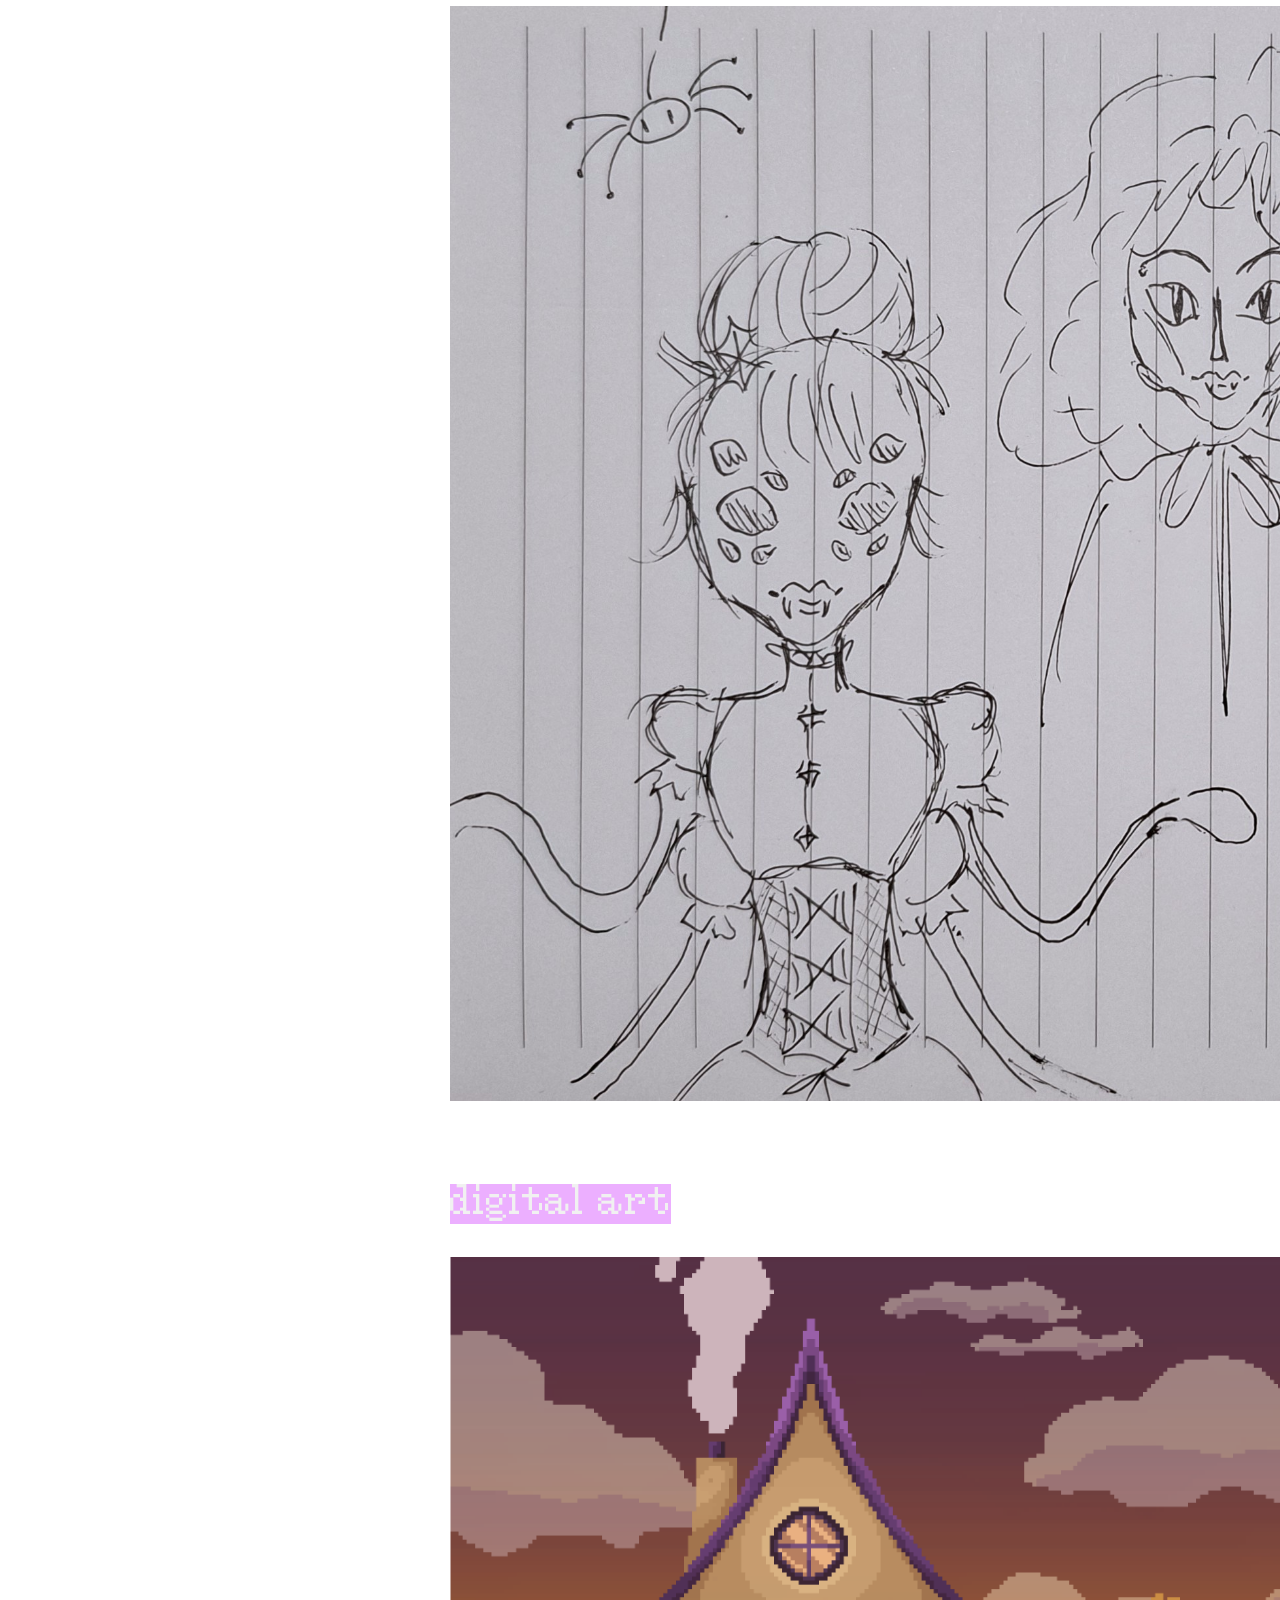
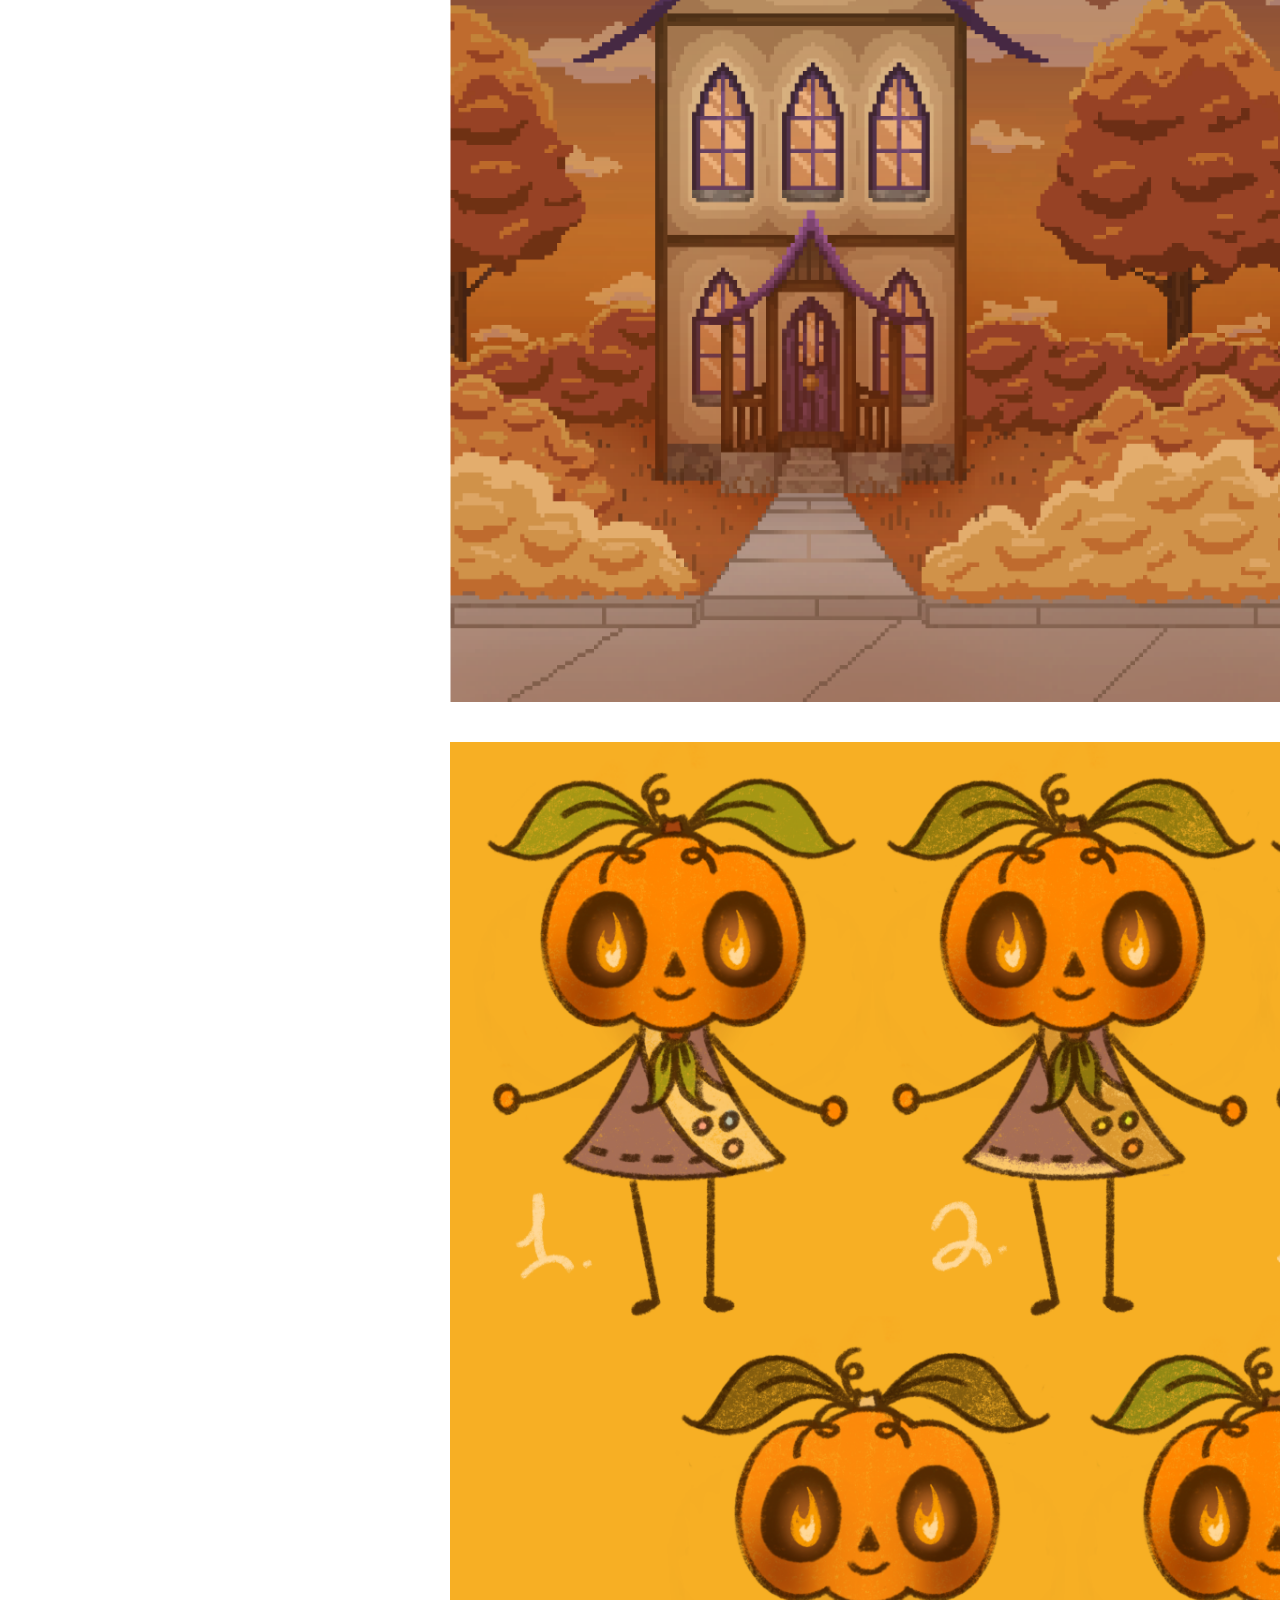
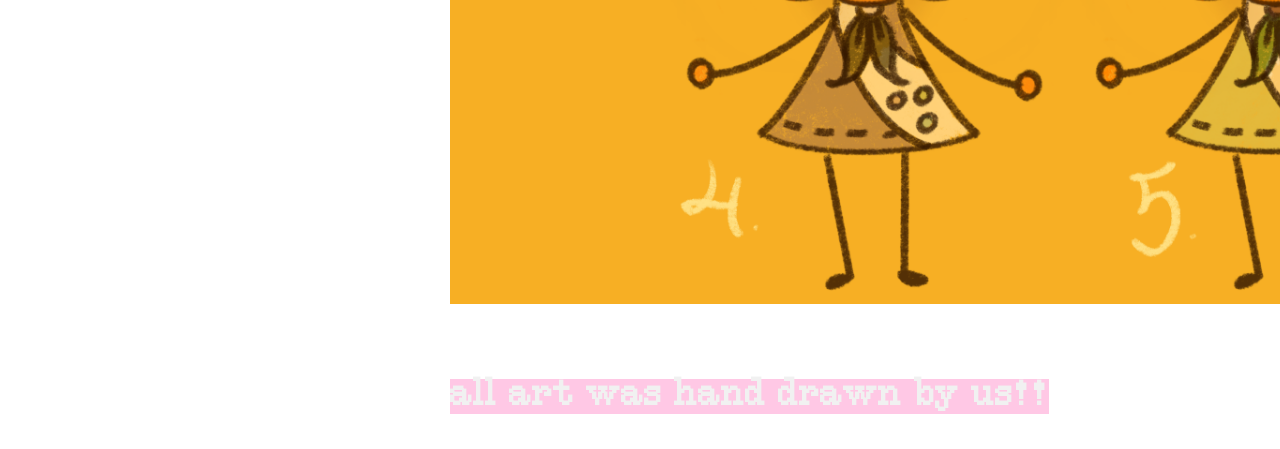
==== commit 3319dedc: "PUSHHHHHHHHHHHHH" ====
--- a/brainstorm.html
+++ b/brainstorm.html
@@ -22,30 +22,33 @@
     </div>
 
     <main>
-        <h2>trello board pass 1 and assorted sketches ~ 30/september/2026</h2><br>
+        <h2>trello brainstorm and paper sketches</h2><br>
         <div id="images">
             <div class="smallerimages">
-                <img src="./images/trello.png" alt="ew" width="1500px"> 
-                <img src="./images/brainstormpage1.jpg" alt="ew" width="1500px">
+                <img class="gallery" src="./images/trello.png" alt="ew" width="1500px"> 
+                <img class="gallery" src="./images/brainstormpage1.jpg" alt="ew" width="1500px">
+                <img class="gallery" src="./images/neighbour2.jpg" alt="ew" width="1520px"> 
+
             </div>
             <div class="smallerimages">
-                <img src="./images/jlinsketch1.jpg" alt="ew" width="730px">
-                <img src="./images/jlinsketch2.jpg" alt="ew" width="730px">
-                <img src="./images/timersketch.jpg" alt="ew" width="730px">
+                <img class="gallery" src="./images/jlinsketch1.jpg" alt="ew" width="730px">
+                <img class="gallery" src="./images/jlinsketch2.jpg" alt="ew" width="730px">
+                <img class="gallery" src="./images/timersketch.jpg" alt="ew" width="730px">
+                <img class="gallery" src="./images/lilvampire.jpg" alt="ew" width="730px">
+                <img class="gallery" src="./images/jlinsketch3.jpg" alt="ew" width="730px">
             </div>
         </div>
 
-        <h2>brainstorm sketches ~ 01/october/2026</h2>
+        <h2>digital art</h2>
         <div id="images">
             <div class="smallerimages">
-                <img src="./images/neighbour2.jpg" alt="ew" width="1520px"> 
-                <img src="./images/neighbour1.jpg" alt="ew" width="730px">
+                <img class="gallery" src="./images/street.png" alt="ew" width="2250px"> 
+                <img class="gallery" src="./images/jlin.png" width="2250px">
+            </div>
+        </div>
 
-            </div>
-            <div class="smallerimages">
-                <img src="./images/lilvampire.jpg" alt="ew" width="730px">
-                <img src="./images/jlinsketch3.jpg" alt="ew" width="730px">
-            </div>
+        <div id="paragraphs">
+            <p class="note">all art was hand drawn by us!!</p>
         </div>
     </main>
 
--- a/css/style.css
+++ b/css/style.css
@@ -115,13 +115,21 @@
   display: inline-block;
 }
 
+h3 {
+  font-size: 40px;
+  font-family: 'Reindeer Modern';
+  color: #f1f1f1;
+  font-weight: normal;
+  display: inline-block;
+}
+
 .navimg {
   display: flex;
   justify-content: center;
-  padding-left: 30px ;
-}
-
-img {
+  padding-bottom: 50px ;
+}
+
+img.gallery {
   padding-right: 40px;
   padding-bottom: 40px;
   vertical-align: text-top;
@@ -144,6 +152,14 @@
   background-color: rgba(224, 123, 255, 0.6);
   display: inline-block;
   justify-content: center;
+}
+
+.footertext{
+    font-family: 'Reindeer Modern';
+    font-size: 35px;
+    text-align: center;
+    line-height: 55px;
+    background-color: rgba(0, 0, 0, 0);
 }
 
 main.index {
@@ -170,6 +186,42 @@
   justify-content: center;
 }
 
+p.infobox {
+    width: 600px;
+    font-family: 'Reindeer Modern';
+    font-size: 30px;
+    text-align: center;
+    line-height: 50px;
+    padding-top: 30px;
+    padding-bottom: 30px;
+    background-image: linear-gradient(to bottom, rgba(255 ,151, 32, 0.6),rgba(197, 48, 247, 0.6) );
+}
+
+p.largeinfobox {
+    width: 1300px;
+    font-family: 'Reindeer Modern';
+    font-size: 35px;
+    text-align: center;
+    line-height: 55px;
+    padding-top: 30px;
+    padding-bottom: 30px;
+    background-image: linear-gradient(to bottom, rgba(255 ,151, 32, 0.6),rgba(197, 48, 247, 0.6) );
+}
+
+.indexfooter {
+  position: sticky;
+  top: 0;
+  padding: 30px 0px;
+  background-image: radial-gradient(circle, rgba(255, 151, 32, 0.8 )10%, rgba(197, 48, 247, 0.8)90%);
+  color: #f1f1f1;
+  z-index: 1;
+  font-family: 'Reindeer Modern';
+  display: flex;
+  justify-content: center;
+  align-items: center;
+  flex-direction: column;
+}
+
 dl#menu {
   display: flex;
   justify-content: space-evenly;
@@ -197,3 +249,24 @@
   display: flex;
   justify-content: center;
 }
+
+div.paragraphs {
+  display: flex;
+  align-items: center;
+  flex-direction: column;
+  padding-left: 50px;
+  padding-right: 50px;
+}
+
+div.bio {
+  display: flex;
+  justify-content: center;
+}
+
+.note {
+  font-size: 35px;
+  font-family: 'Reindeer Modern';
+  color: #f1f1f1;
+  font-weight: bold;
+  background-color: rgba(255, 163, 212, 0.6);
+}
